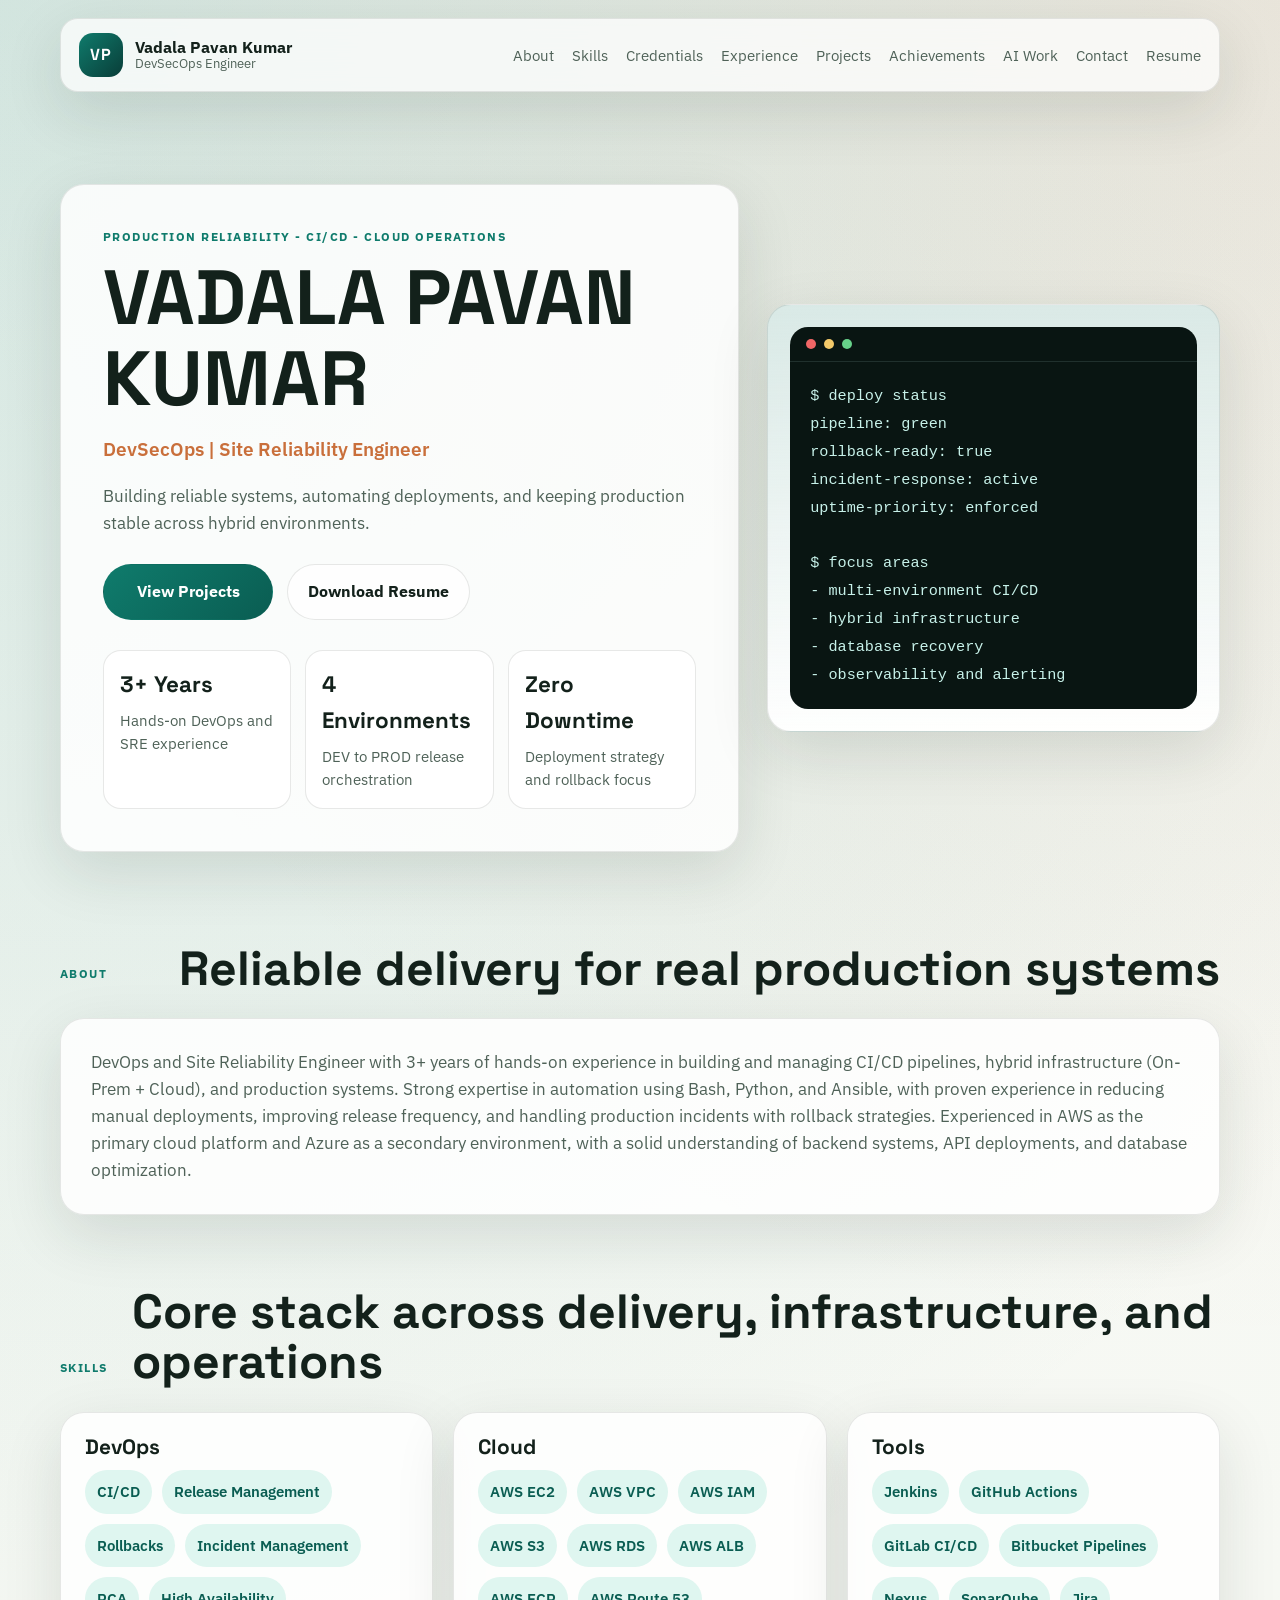
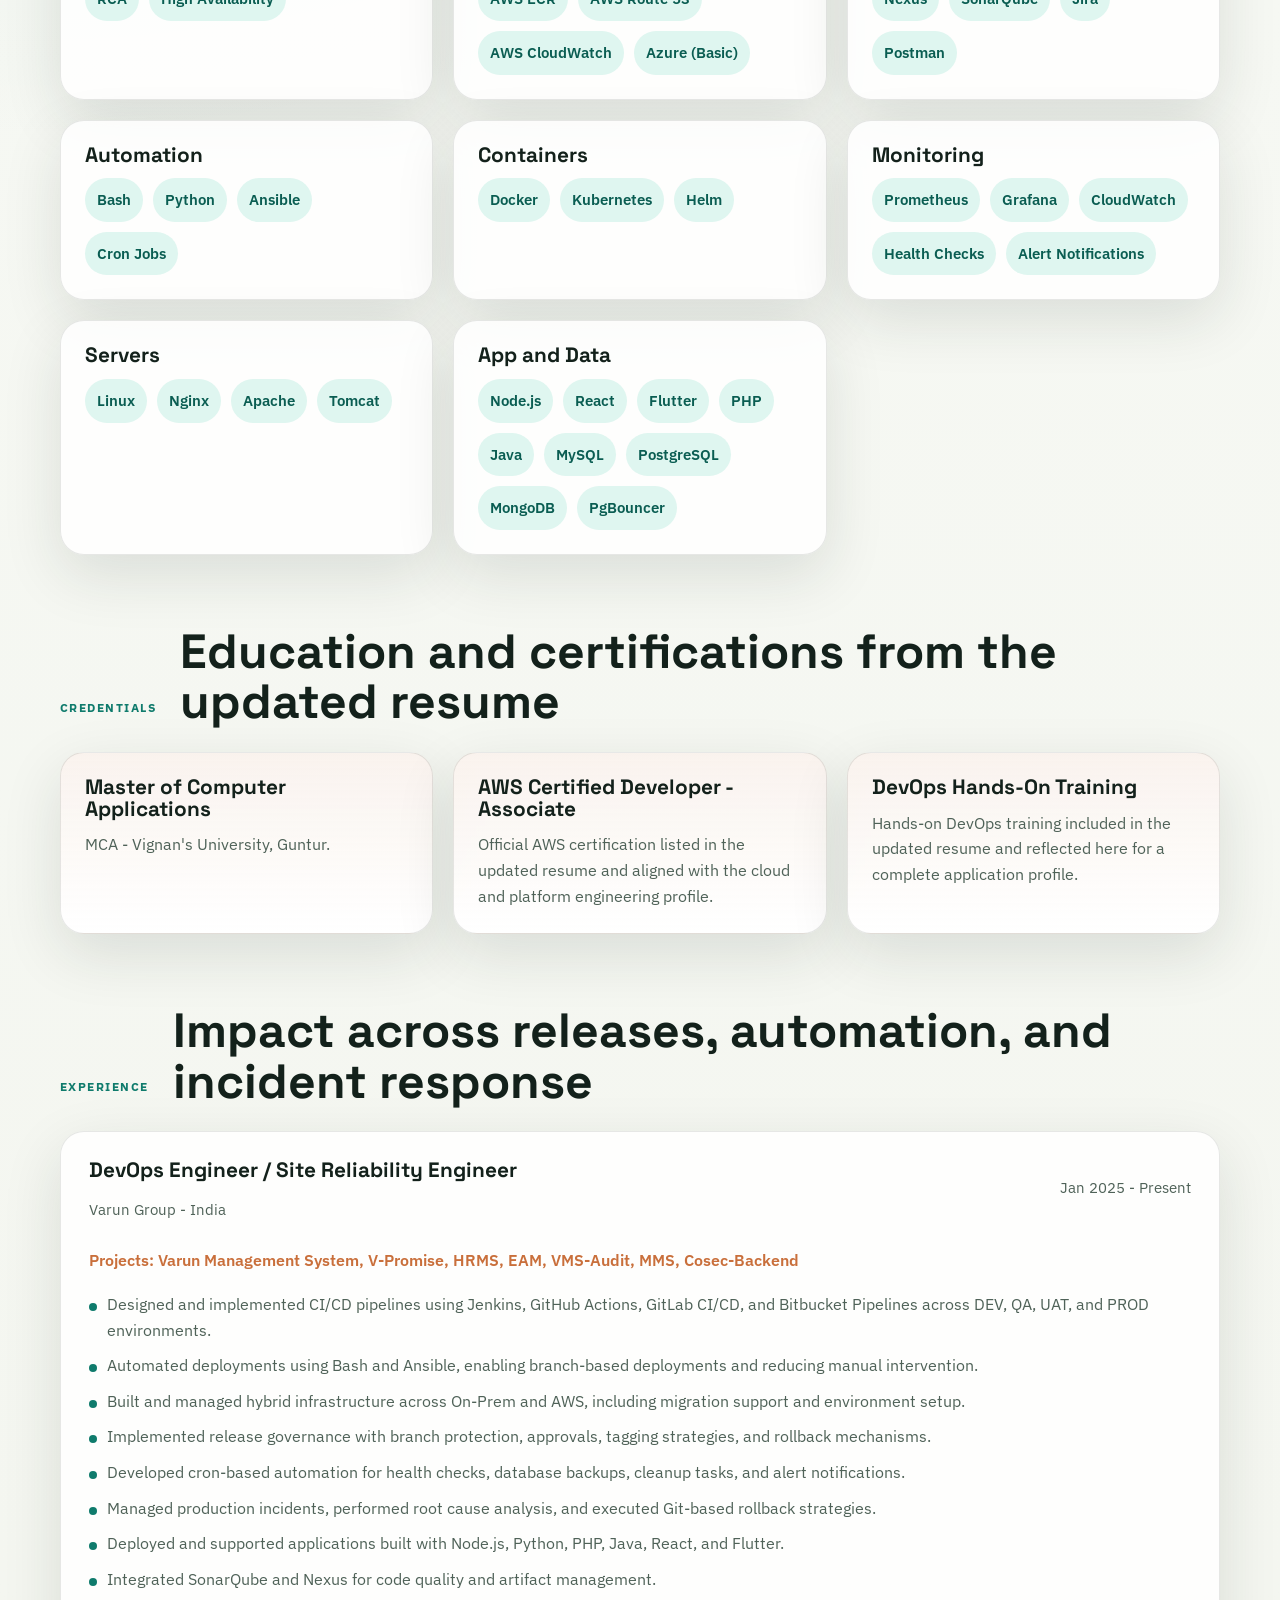
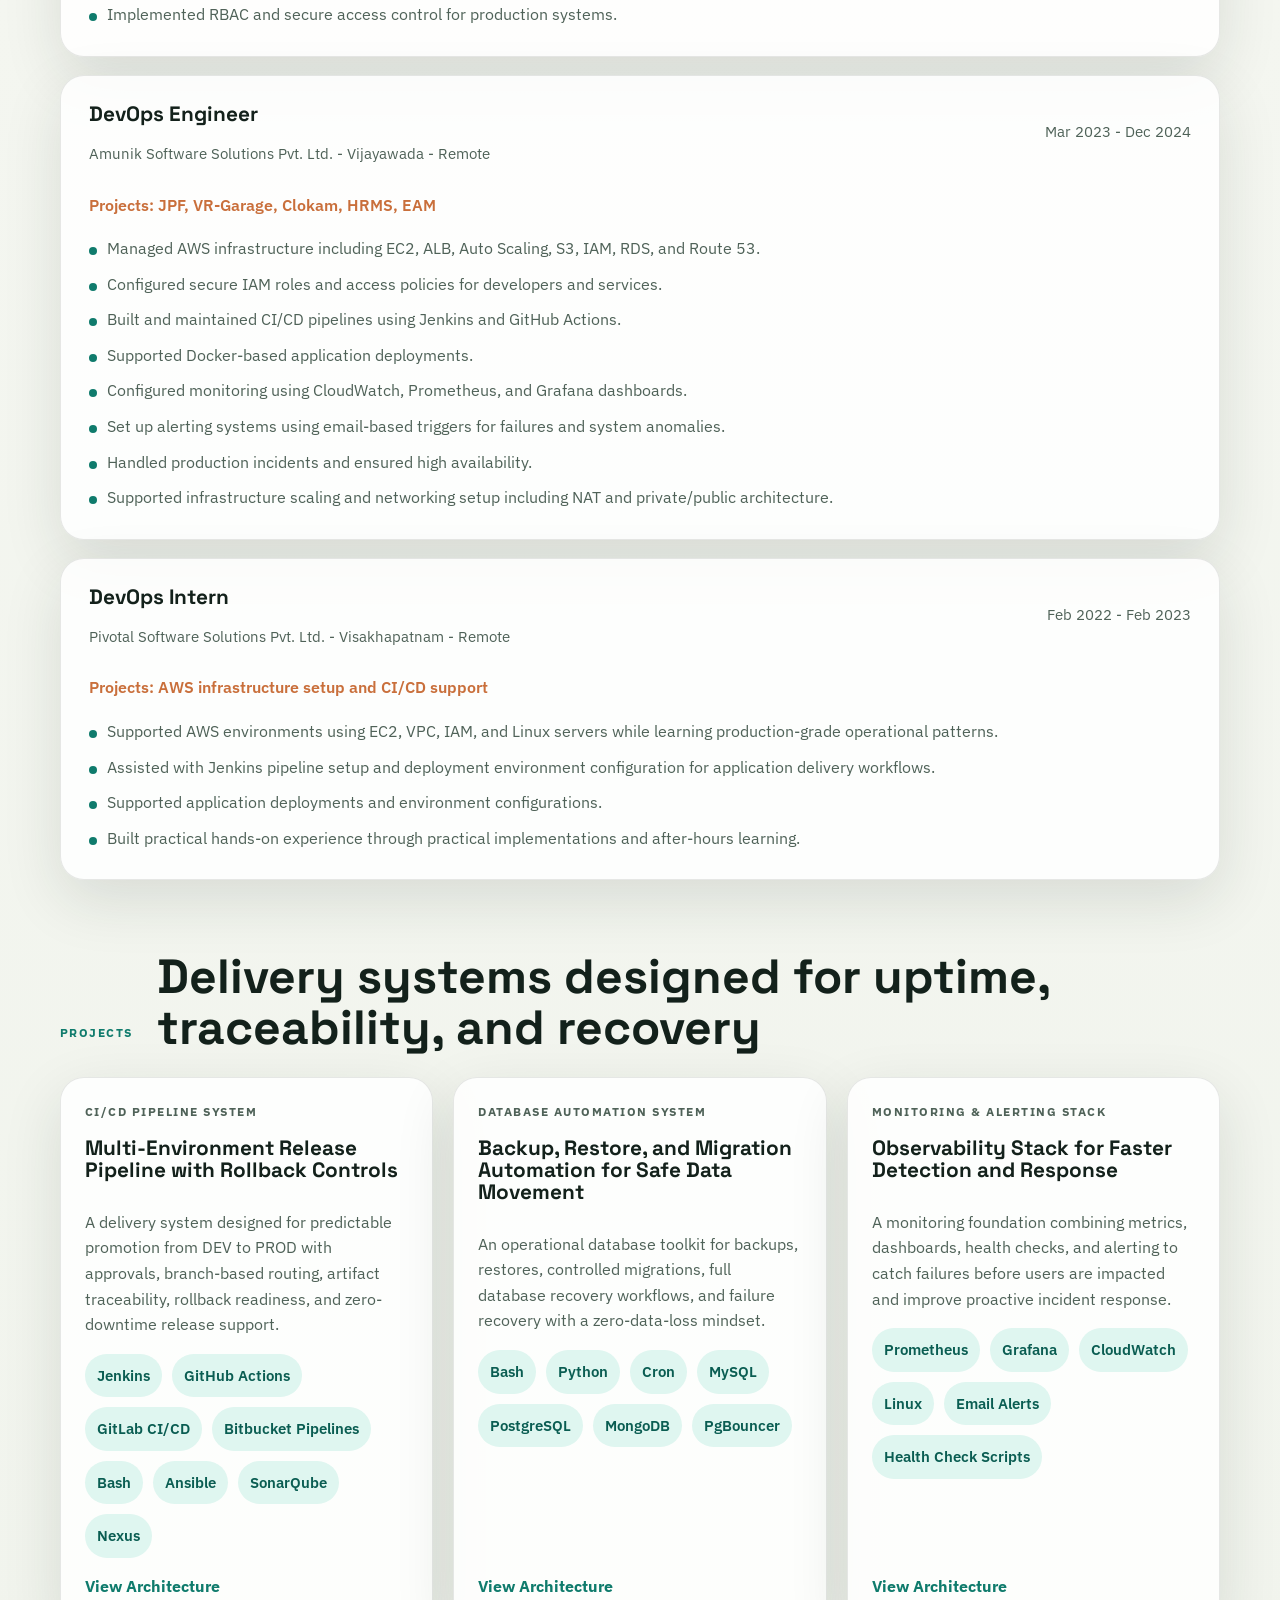
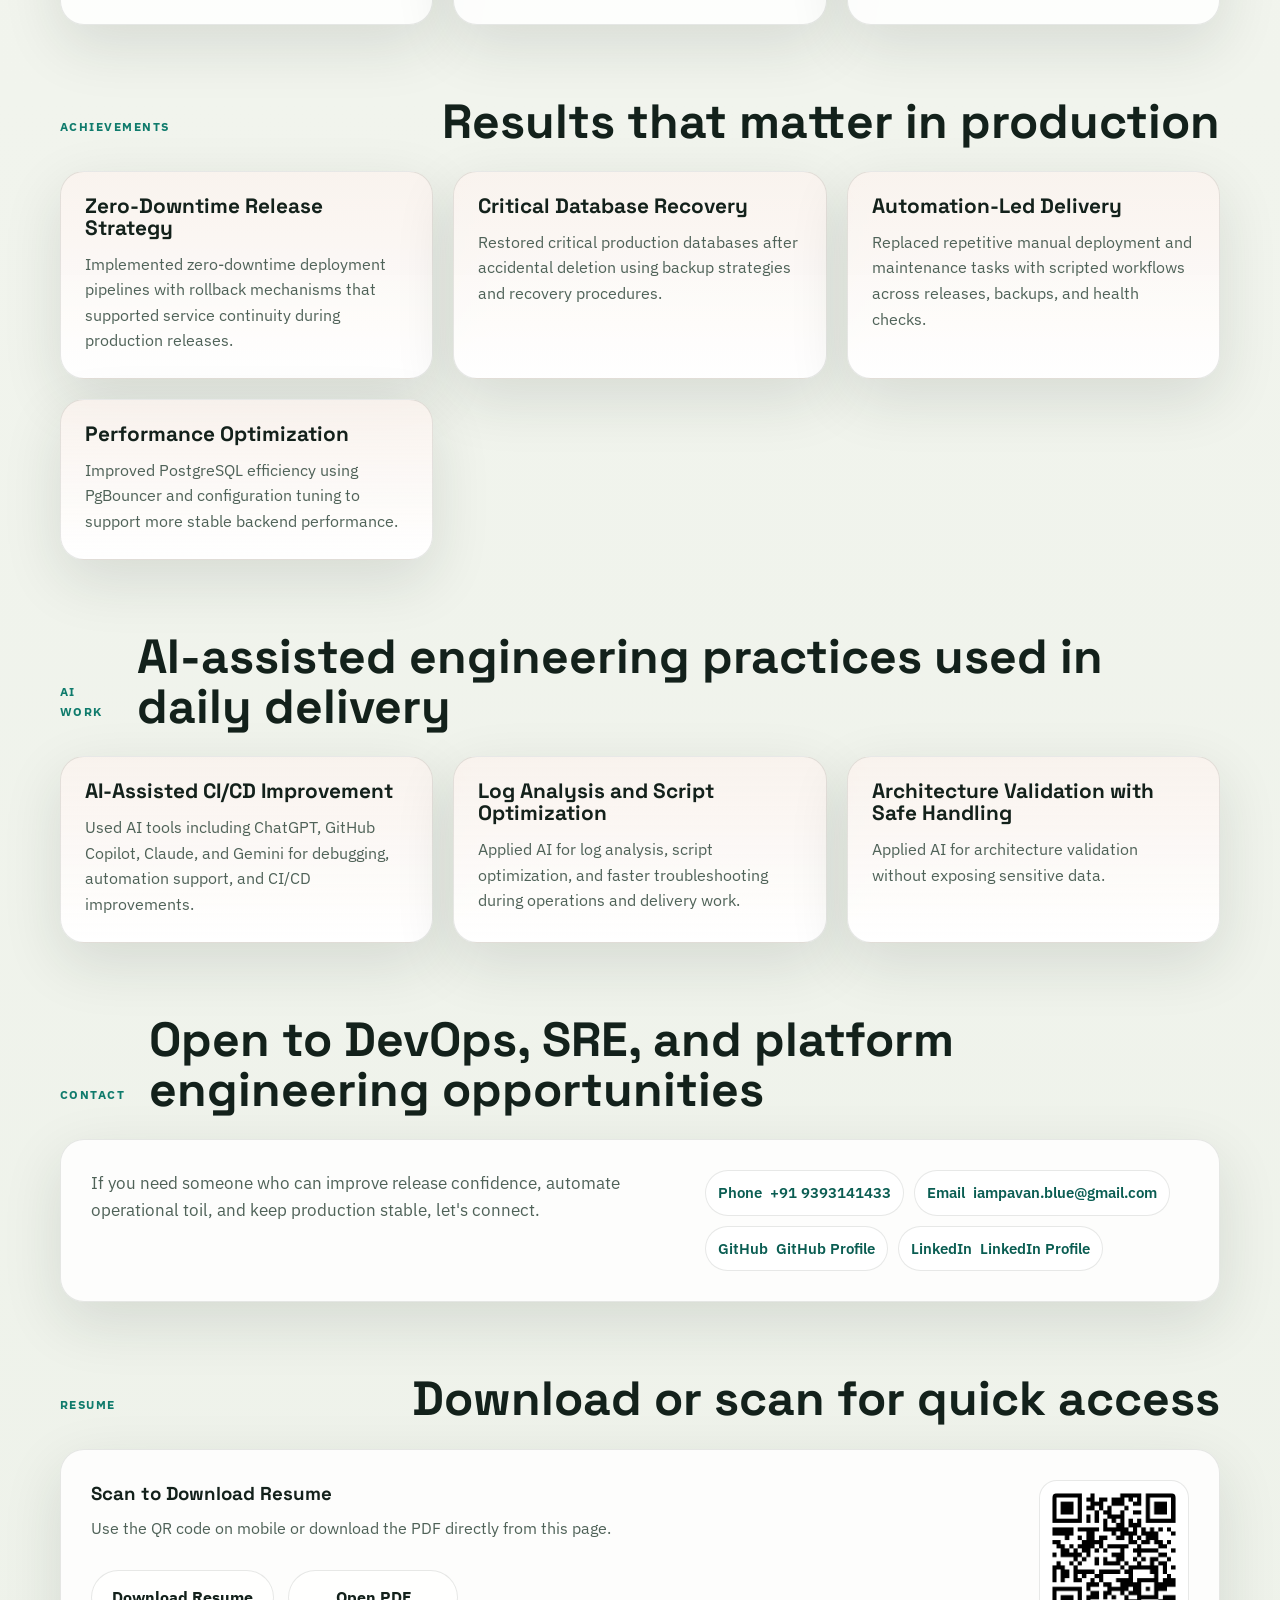
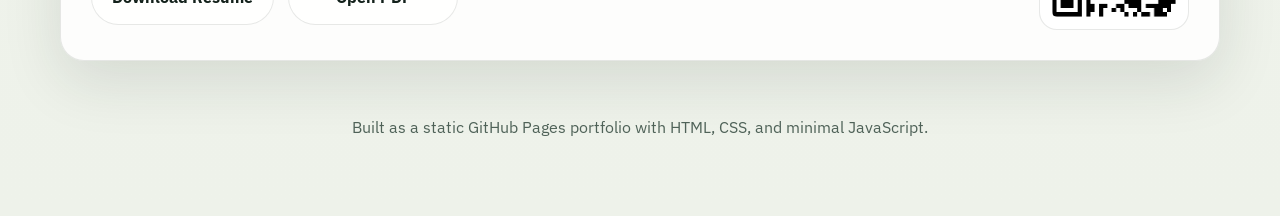
==== index.html @ f5f29011 "Updated the resume gaps and views 02" ====
<!DOCTYPE html>
<html lang="en">
<head>
  <meta charset="UTF-8">
  <meta name="viewport" content="width=device-width, initial-scale=1.0">
  <meta name="description" content="DevSecOps and Site Reliability Engineer portfolio for Vadala Pavan Kumar, focused on CI/CD, automation, cloud infrastructure, and production reliability.">
  <title>Vadala Pavan Kumar | DevSecOps Engineer Portfolio</title>
  <link rel="preconnect" href="https://fonts.googleapis.com">
  <link rel="preconnect" href="https://fonts.gstatic.com" crossorigin>
  <link href="https://fonts.googleapis.com/css2?family=IBM+Plex+Sans:wght@400;500;600;700&family=Space+Grotesk:wght@500;700&display=swap" rel="stylesheet">
  <link rel="stylesheet" href="assets/css/main.css">
</head>
<body>
  <div class="site-shell">
    <header class="topbar">
      <a class="brand" href="#hero">
        <span class="brand-mark">VP</span>
        <span class="brand-copy">
          <strong>Vadala Pavan Kumar</strong>
          <span>DevSecOps Engineer</span>
        </span>
      </a>
      <button class="nav-toggle" type="button" aria-expanded="false" aria-controls="site-nav" aria-label="Toggle navigation">
        <span></span>
        <span></span>
      </button>
      <nav id="site-nav" class="site-nav">
        <a href="#about">About</a>
        <a href="#skills">Skills</a>
        <a href="#credentials">Credentials</a>
        <a href="#experience">Experience</a>
        <a href="#projects">Projects</a>
        <a href="#achievements">Achievements</a>
        <a href="#ai-work">AI Work</a>
        <a href="#contact">Contact</a>
        <a href="#resume">Resume</a>
      </nav>
    </header>

    <main>
      <section id="hero" class="hero section">
        <div class="hero-copy">
          <p class="eyebrow">Production Reliability - CI/CD - Cloud Operations</p>
          <h1 data-field="name">Vadala Pavan Kumar</h1>
          <p class="hero-title" data-field="title">DevSecOps Engineer | Site Reliability Engineer</p>
          <p class="hero-tagline" data-field="tagline">Building reliable systems, automating everything, and ensuring zero-downtime deployments.</p>
          <div class="hero-actions">
            <a class="button primary" href="#projects">View Projects</a>
            <a href="resume.pdf" download class="btn">Download Resume</a>
          </div>
          <dl class="hero-stats" id="hero-stats"></dl>
        </div>
        <aside class="hero-panel">
          <div class="terminal-card">
            <div class="terminal-head">
              <span></span>
              <span></span>
              <span></span>
            </div>
            <pre class="terminal-body"><code>$ deploy status
pipeline: green
rollback-ready: true
incident-response: active
uptime-priority: enforced

$ focus areas
- multi-environment CI/CD
- hybrid infrastructure
- database recovery
- observability and alerting</code></pre>
          </div>
        </aside>
      </section>

      <section id="about" class="section">
        <div class="section-heading">
          <p class="eyebrow">About</p>
          <h2>Reliable delivery for real production systems</h2>
        </div>
        <div class="about-card">
          <p id="about-copy"></p>
        </div>
      </section>

      <section id="skills" class="section">
        <div class="section-heading">
          <p class="eyebrow">Skills</p>
          <h2>Core stack across delivery, infrastructure, and operations</h2>
        </div>
        <div id="skills-grid" class="skill-groups"></div>
      </section>

      <section id="credentials" class="section">
        <div class="section-heading">
          <p class="eyebrow">Credentials</p>
          <h2>Education and certifications from the updated resume</h2>
        </div>
        <div id="credentials-grid" class="achievement-grid"></div>
      </section>

      <section id="experience" class="section">
        <div class="section-heading">
          <p class="eyebrow">Experience</p>
          <h2>Impact across releases, automation, and incident response</h2>
        </div>
        <div id="experience-timeline" class="timeline"></div>
      </section>

      <section id="projects" class="section">
        <div class="section-heading">
          <p class="eyebrow">Projects</p>
          <h2>Delivery systems designed for uptime, traceability, and recovery</h2>
        </div>
        <div id="project-grid" class="project-grid"></div>
      </section>

      <section id="achievements" class="section">
        <div class="section-heading">
          <p class="eyebrow">Achievements</p>
          <h2>Results that matter in production</h2>
        </div>
        <div id="achievement-grid" class="achievement-grid"></div>
      </section>

      <section id="ai-work" class="section">
        <div class="section-heading">
          <p class="eyebrow">AI Work</p>
          <h2>AI-assisted engineering practices used in daily delivery</h2>
        </div>
        <div id="ai-grid" class="achievement-grid"></div>
      </section>

      <section id="contact" class="section">
        <div class="section-heading">
          <p class="eyebrow">Contact</p>
          <h2>Open to DevOps, SRE, and platform engineering opportunities</h2>
        </div>
        <div class="contact-card">
          <div>
            <p class="contact-intro">If you need someone who can improve release confidence, automate operational toil, and keep production stable, let's connect.</p>
          </div>
          <div id="contact-list" class="contact-list"></div>
        </div>
      </section>

      <section id="resume" class="section">
        <div class="section-heading">
          <p class="eyebrow">Resume</p>
          <h2>Download or scan for quick access</h2>
        </div>
        <div class="resume-card">
          <div>
            <h3>Scan to Download Resume</h3>
            <p class="resume-copy">Use the QR code on mobile or download the PDF directly from this page.</p>
            <div class="hero-actions">
              <a href="resume.pdf" download class="btn">Download Resume</a>
              <a class="button secondary" href="resume-viewer.html?v=20260420-1910" target="_blank" rel="noopener noreferrer">Open PDF</a>
            </div>
          </div>
          <img src="assets/images/resume_qr.png" width="150" height="150" alt="QR code for downloading the resume">
        </div>
      </section>
    </main>

    <footer class="footer">
      <p>Built as a static GitHub Pages portfolio with HTML, CSS, and minimal JavaScript.</p>
    </footer>
  </div>

  <script src="assets/js/main.js" defer></script>
</body>
</html>
---- assets/css/main.css ----
:root {
  --bg: #f4f6f0;
  --panel: rgba(255, 255, 255, 0.84);
  --panel-strong: #ffffff;
  --text: #13211b;
  --muted: #4f6258;
  --line: rgba(19, 33, 27, 0.1);
  --accent: #0f7b6c;
  --accent-strong: #0a5d52;
  --accent-soft: #dff6f0;
  --warm: #c96f3b;
  --shadow: 0 20px 60px rgba(26, 42, 33, 0.12);
  --radius: 24px;
  --max-width: 1160px;
}

* {
  box-sizing: border-box;
}

html {
  scroll-behavior: smooth;
}

body {
  margin: 0;
  font-family: "IBM Plex Sans", sans-serif;
  color: var(--text);
  background:
    radial-gradient(circle at top left, rgba(15, 123, 108, 0.16), transparent 26%),
    radial-gradient(circle at top right, rgba(201, 111, 59, 0.12), transparent 20%),
    linear-gradient(180deg, #f8faf6 0%, var(--bg) 48%, #eef2ea 100%);
  line-height: 1.6;
}

img {
  max-width: 100%;
  display: block;
}

a {
  color: inherit;
  text-decoration: none;
}

.site-shell {
  width: min(calc(100% - 32px), var(--max-width));
  margin: 0 auto;
  padding-bottom: 48px;
}

.topbar {
  position: sticky;
  top: 12px;
  z-index: 20;
  display: flex;
  align-items: center;
  justify-content: space-between;
  gap: 24px;
  margin: 18px 0 0;
  padding: 14px 18px;
  border: 1px solid var(--line);
  border-radius: 18px;
  background: rgba(255, 255, 255, 0.72);
  backdrop-filter: blur(16px);
  box-shadow: var(--shadow);
}

.brand {
  display: flex;
  align-items: center;
  gap: 12px;
}

.brand-mark {
  display: inline-flex;
  align-items: center;
  justify-content: center;
  width: 44px;
  height: 44px;
  border-radius: 14px;
  background: linear-gradient(135deg, var(--accent) 0%, #093d38 100%);
  color: #fff;
  font-family: "Space Grotesk", sans-serif;
  font-weight: 700;
  letter-spacing: 0.04em;
}

.brand-copy {
  display: flex;
  flex-direction: column;
  line-height: 1.15;
}

.brand-copy strong {
  font-size: 0.98rem;
}

.brand-copy span:last-child {
  color: var(--muted);
  font-size: 0.84rem;
}

.site-nav {
  display: flex;
  align-items: center;
  gap: 18px;
  font-size: 0.95rem;
  color: var(--muted);
}

.site-nav a:hover,
.site-nav a:focus-visible {
  color: var(--accent);
}

.nav-toggle {
  display: none;
  border: 0;
  background: transparent;
  padding: 0;
}

.nav-toggle span {
  display: block;
  width: 24px;
  height: 2px;
  background: var(--text);
  margin: 5px 0;
}

.section {
  padding: 72px 0 0;
  scroll-margin-top: 110px;
}

.hero {
  display: grid;
  grid-template-columns: 1.2fr 0.8fr;
  gap: 28px;
  align-items: center;
  min-height: calc(100vh - 120px);
}

.hero-copy,
.hero-panel,
.about-card,
.contact-card,
.timeline-item,
.skill-group,
.project-card,
.achievement-card {
  border: 1px solid var(--line);
  border-radius: var(--radius);
  background: var(--panel);
  box-shadow: var(--shadow);
}

.hero-copy {
  padding: 42px;
}

.hero-panel {
  padding: 22px;
  background:
    linear-gradient(180deg, rgba(15, 123, 108, 0.14), rgba(255, 255, 255, 0.76)),
    var(--panel);
}

.eyebrow {
  margin: 0 0 10px;
  color: var(--accent);
  text-transform: uppercase;
  letter-spacing: 0.12em;
  font-size: 0.78rem;
  font-weight: 700;
}

h1,
h2,
h3 {
  margin: 0;
  font-family: "Space Grotesk", sans-serif;
  line-height: 1.05;
}

h1 {
  font-size: clamp(2.6rem, 6vw, 4.8rem);
}

h2 {
  font-size: clamp(1.8rem, 4vw, 3rem);
}

.hero-title {
  margin: 16px 0 0;
  font-size: 1.18rem;
  font-weight: 600;
  color: var(--warm);
}

.hero-tagline {
  margin: 18px 0 0;
  max-width: 640px;
  font-size: 1.05rem;
  color: var(--muted);
}

.hero-actions {
  display: flex;
  flex-wrap: wrap;
  gap: 14px;
  margin-top: 28px;
}

.button {
  display: inline-flex;
  align-items: center;
  justify-content: center;
  min-width: 170px;
  padding: 14px 20px;
  border-radius: 999px;
  border: 1px solid transparent;
  font-weight: 700;
  transition: transform 0.2s ease, border-color 0.2s ease, background 0.2s ease;
}

.button:hover,
.button:focus-visible {
  transform: translateY(-2px);
}

.button.primary {
  background: linear-gradient(135deg, var(--accent) 0%, var(--accent-strong) 100%);
  color: #fff;
}

.button.secondary {
  border-color: var(--line);
  background: rgba(255, 255, 255, 0.7);
}

.btn {
  display: inline-flex;
  align-items: center;
  justify-content: center;
  min-width: 170px;
  padding: 14px 20px;
  border-radius: 999px;
  border: 1px solid var(--line);
  background: rgba(255, 255, 255, 0.7);
  color: var(--text);
  font-weight: 700;
  transition: transform 0.2s ease, border-color 0.2s ease, background 0.2s ease;
}

.btn:hover,
.btn:focus-visible {
  transform: translateY(-2px);
  border-color: rgba(15, 123, 108, 0.3);
}

.hero-stats {
  display: grid;
  grid-template-columns: repeat(3, minmax(0, 1fr));
  gap: 14px;
  margin: 30px 0 0;
}

.hero-stats div {
  padding: 16px;
  border-radius: 18px;
  background: var(--panel-strong);
  border: 1px solid var(--line);
}

.hero-stats dt {
  font-family: "Space Grotesk", sans-serif;
  font-size: 1.4rem;
  font-weight: 700;
}

.hero-stats dd {
  margin: 6px 0 0;
  color: var(--muted);
  font-size: 0.92rem;
}

.terminal-card {
  overflow: hidden;
  border-radius: 18px;
  background: #091512;
  color: #c7f1e9;
}

.terminal-head {
  display: flex;
  gap: 8px;
  padding: 12px 16px;
  border-bottom: 1px solid rgba(199, 241, 233, 0.12);
}

.terminal-head span {
  width: 10px;
  height: 10px;
  border-radius: 999px;
}

.terminal-head span:nth-child(1) {
  background: #f06666;
}

.terminal-head span:nth-child(2) {
  background: #f3c969;
}

.terminal-head span:nth-child(3) {
  background: #67d28a;
}

.terminal-body {
  margin: 0;
  padding: 20px;
  white-space: pre-wrap;
  font-family: "IBM Plex Sans", monospace;
  font-size: 0.95rem;
  line-height: 1.7;
}

.section-heading {
  display: flex;
  align-items: end;
  justify-content: space-between;
  gap: 24px;
  margin-bottom: 24px;
}

.about-card,
.contact-card {
  padding: 30px;
}

.about-card p,
.contact-intro {
  margin: 0;
  font-size: 1.05rem;
  color: var(--muted);
}

.skill-groups,
.project-grid,
.achievement-grid {
  display: grid;
  grid-template-columns: repeat(3, minmax(0, 1fr));
  gap: 20px;
}

.skill-group,
.project-card,
.achievement-card {
  padding: 24px;
}

.skill-group h3,
.project-card h3,
.achievement-card h3,
.timeline-header h3 {
  font-size: 1.3rem;
  margin-bottom: 12px;
}

.chip-list,
.project-tools,
.contact-list {
  display: flex;
  flex-wrap: wrap;
  gap: 10px;
}

.chip,
.project-tools span,
.contact-item {
  display: inline-flex;
  align-items: center;
  gap: 8px;
  padding: 10px 12px;
  border-radius: 999px;
  background: var(--accent-soft);
  color: var(--accent-strong);
  font-size: 0.92rem;
  font-weight: 600;
}

.timeline {
  display: grid;
  gap: 18px;
}

.timeline-item {
  padding: 28px;
}

.timeline-header {
  display: flex;
  align-items: start;
  justify-content: space-between;
  gap: 20px;
}

.timeline-meta {
  color: var(--muted);
  font-size: 0.95rem;
}

.timeline-projects {
  margin: 12px 0 0;
  color: var(--warm);
  font-weight: 600;
}

.impact-list,
.project-body ul,
.contact-list {
  margin: 18px 0 0;
  padding: 0;
  list-style: none;
}

.impact-list li,
.project-body li {
  position: relative;
  padding-left: 18px;
  margin-top: 10px;
  color: var(--muted);
}

.impact-list li::before,
.project-body li::before {
  content: "";
  position: absolute;
  left: 0;
  top: 11px;
  width: 8px;
  height: 8px;
  border-radius: 999px;
  background: var(--accent);
}

.project-card {
  display: flex;
  flex-direction: column;
  gap: 16px;
  transition: transform 0.25s ease, box-shadow 0.25s ease, border-color 0.25s ease;
}

.project-card:hover,
.project-card:focus-within {
  transform: translateY(-6px);
  border-color: rgba(15, 123, 108, 0.26);
  box-shadow: 0 26px 64px rgba(15, 123, 108, 0.16);
}

.project-card p,
.achievement-card p {
  margin: 0;
  color: var(--muted);
}

.project-card .button-link {
  display: inline-flex;
  align-items: center;
  gap: 8px;
  margin-top: auto;
  color: var(--accent);
  font-weight: 700;
}

.achievement-card {
  background:
    linear-gradient(180deg, rgba(201, 111, 59, 0.08), rgba(255, 255, 255, 0.88)),
    var(--panel);
}

.contact-card {
  display: grid;
  grid-template-columns: 1.1fr 0.9fr;
  gap: 22px;
}

.resume-card {
  display: grid;
  grid-template-columns: 1.1fr auto;
  align-items: center;
  gap: 24px;
  padding: 30px;
  border: 1px solid var(--line);
  border-radius: var(--radius);
  background: var(--panel);
  box-shadow: var(--shadow);
}

.resume-card img {
  border-radius: 18px;
  border: 1px solid var(--line);
  background: #fff;
  padding: 12px;
}

.resume-copy {
  margin: 12px 0 0;
  color: var(--muted);
}

.contact-list {
  margin: 0;
}

.contact-item {
  background: var(--panel-strong);
  border: 1px solid var(--line);
}

.footer {
  padding: 38px 0 12px;
  color: var(--muted);
  text-align: center;
}

.project-hero {
  padding-top: 42px;
  min-height: auto;
}

.project-layout {
  display: grid;
  grid-template-columns: 1.1fr 0.9fr;
  gap: 24px;
}

.project-body,
.project-side {
  padding: 28px;
  border: 1px solid var(--line);
  border-radius: var(--radius);
  background: var(--panel);
  box-shadow: var(--shadow);
}

.project-side dl {
  margin: 0;
}

.project-side dt {
  font-size: 0.84rem;
  text-transform: uppercase;
  letter-spacing: 0.08em;
  color: var(--accent);
  font-weight: 700;
  margin-top: 18px;
}

.project-side dt:first-child {
  margin-top: 0;
}

.project-side dd {
  margin: 8px 0 0;
  color: var(--muted);
}

.architecture {
  margin-top: 18px;
  padding: 18px;
  border-radius: 18px;
  background: #091512;
  color: #d3f6f0;
  overflow-x: auto;
}

.architecture code {
  font-family: "IBM Plex Sans", monospace;
  white-space: pre;
}

@media (max-width: 980px) {
  .hero,
  .project-layout,
  .contact-card,
  .resume-card,
  .skill-groups,
  .project-grid,
  .achievement-grid {
    grid-template-columns: 1fr;
  }

  .hero {
    min-height: auto;
    padding-top: 48px;
  }

  .hero-copy {
    padding: 30px;
  }
}

@media (max-width: 760px) {
  .site-shell {
    width: min(calc(100% - 20px), var(--max-width));
  }

  .topbar {
    flex-wrap: wrap;
  }

  .nav-toggle {
    display: inline-block;
    margin-left: auto;
  }

  .site-nav {
    display: none;
    width: 100%;
    flex-direction: column;
    align-items: flex-start;
    padding-top: 8px;
  }

  .site-nav.open {
    display: flex;
  }

  .hero-stats {
    grid-template-columns: 1fr;
  }

  .section {
    padding-top: 56px;
  }

  .section-heading {
    align-items: start;
    flex-direction: column;
  }
}
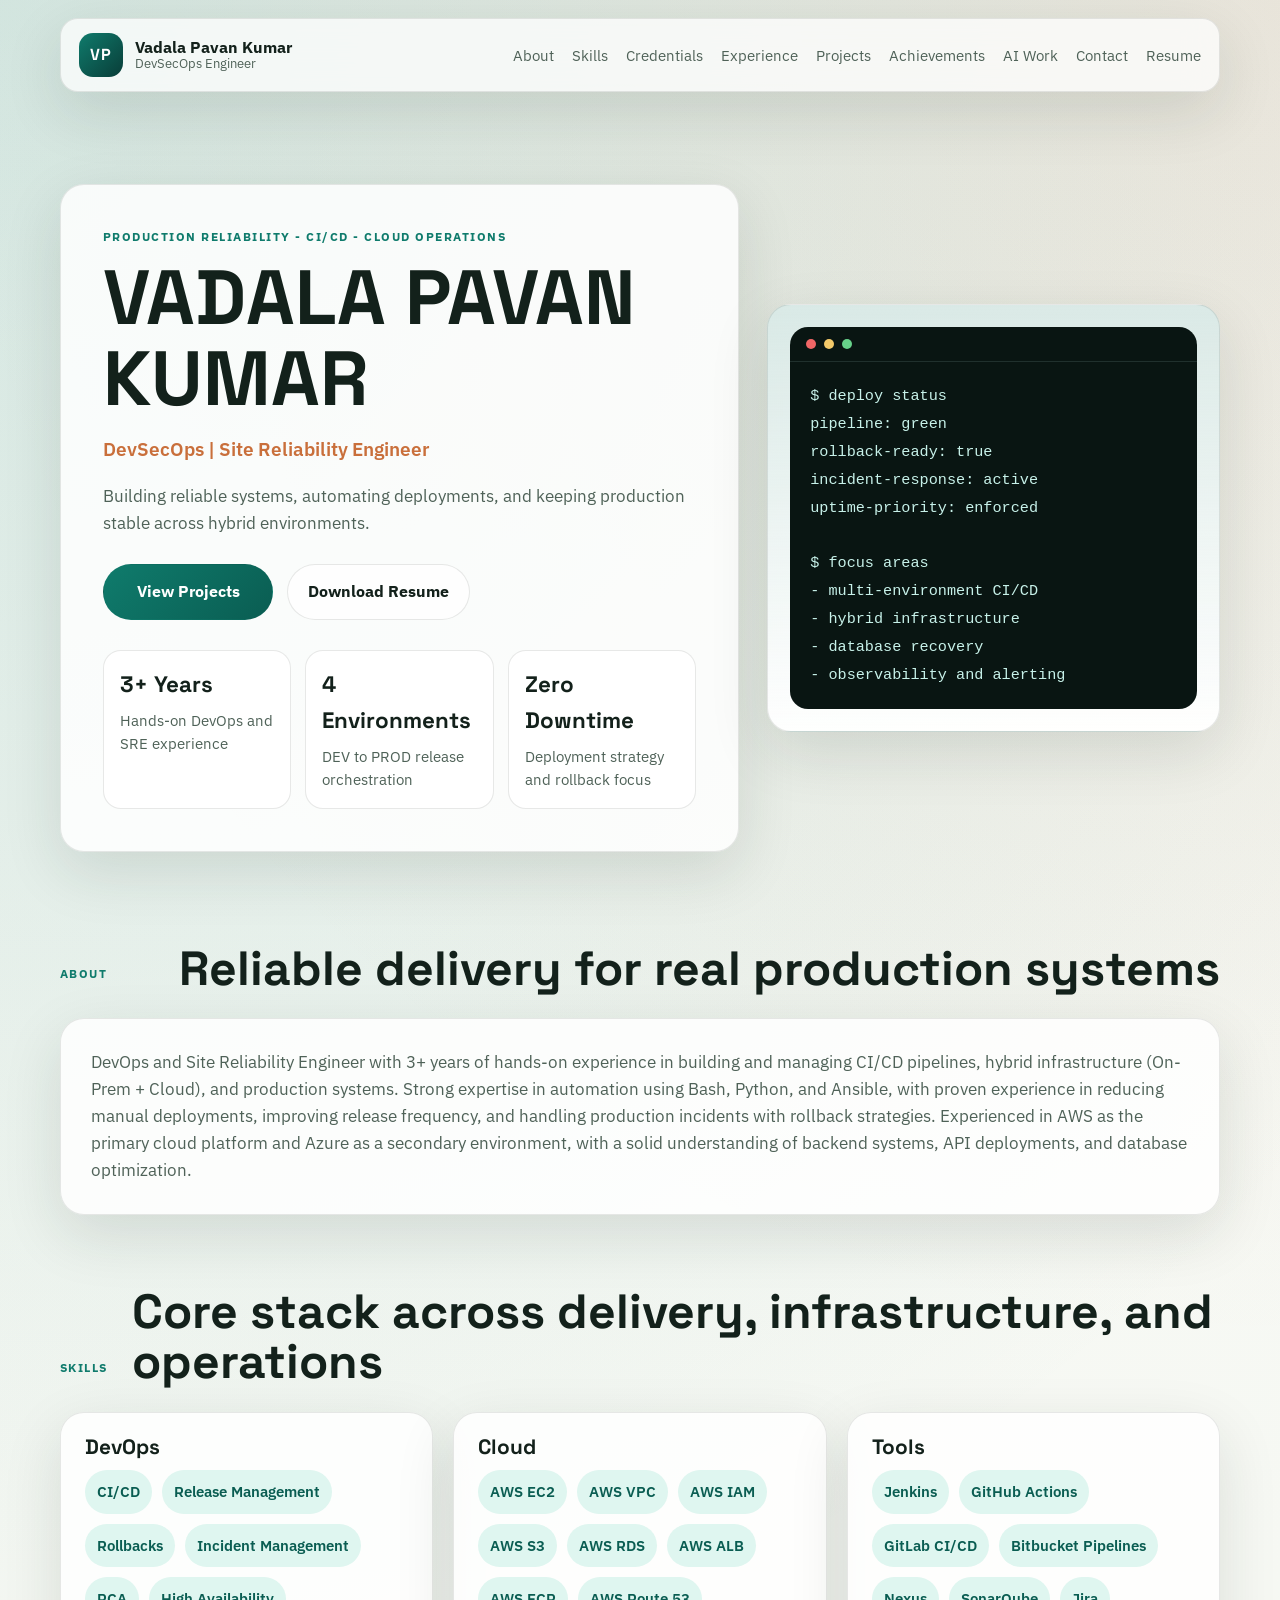
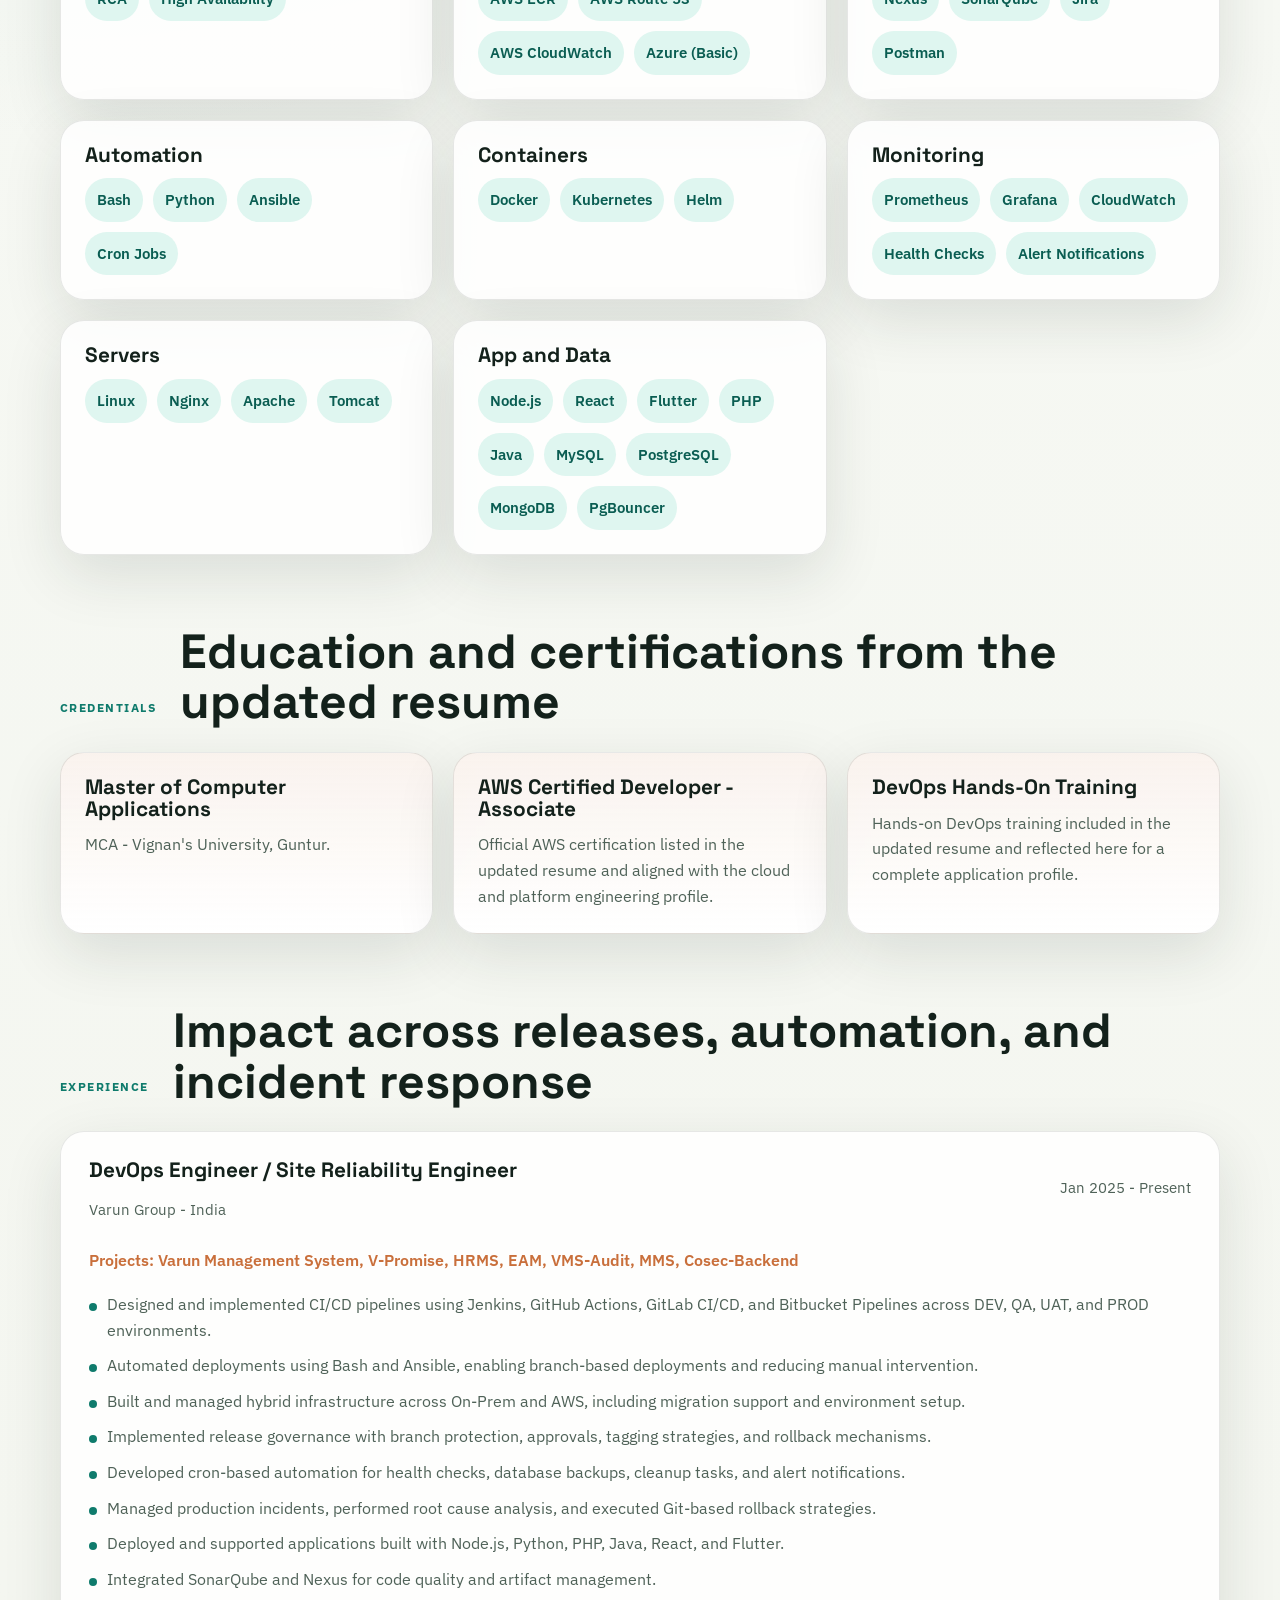
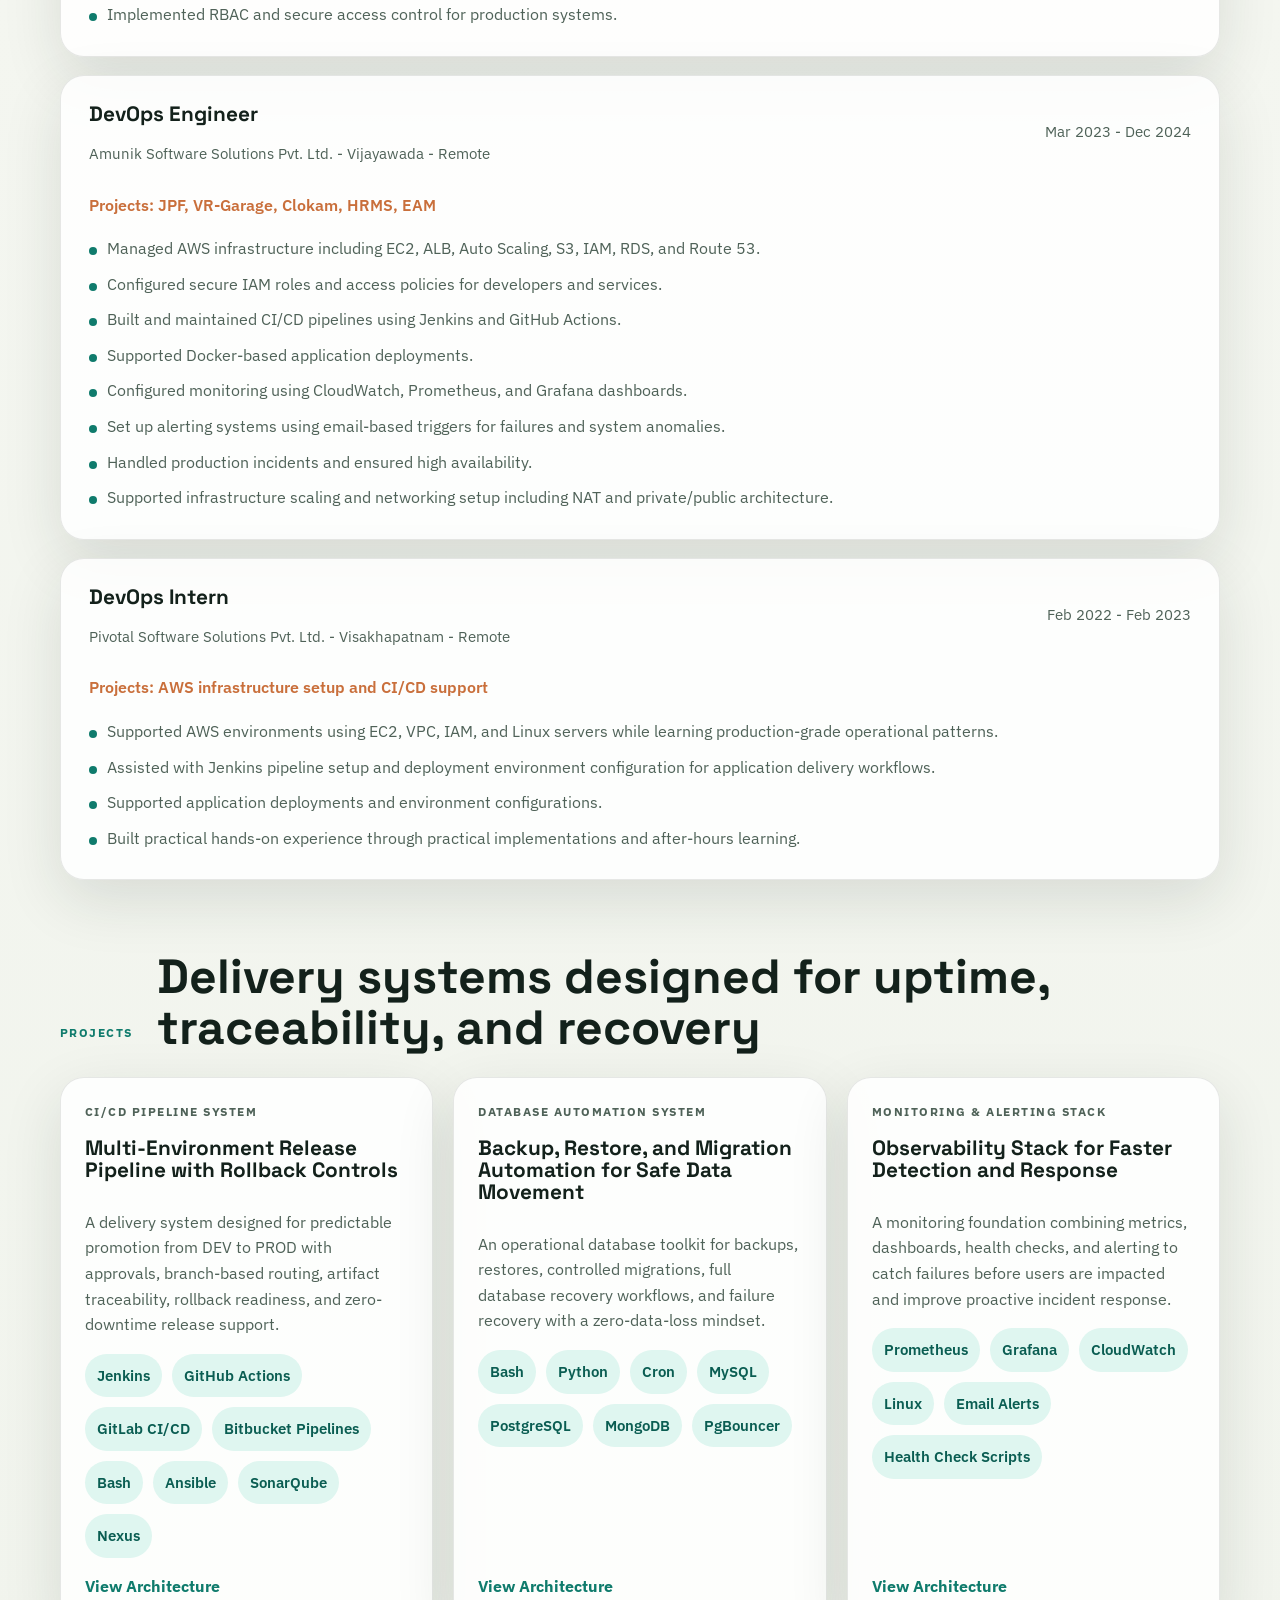
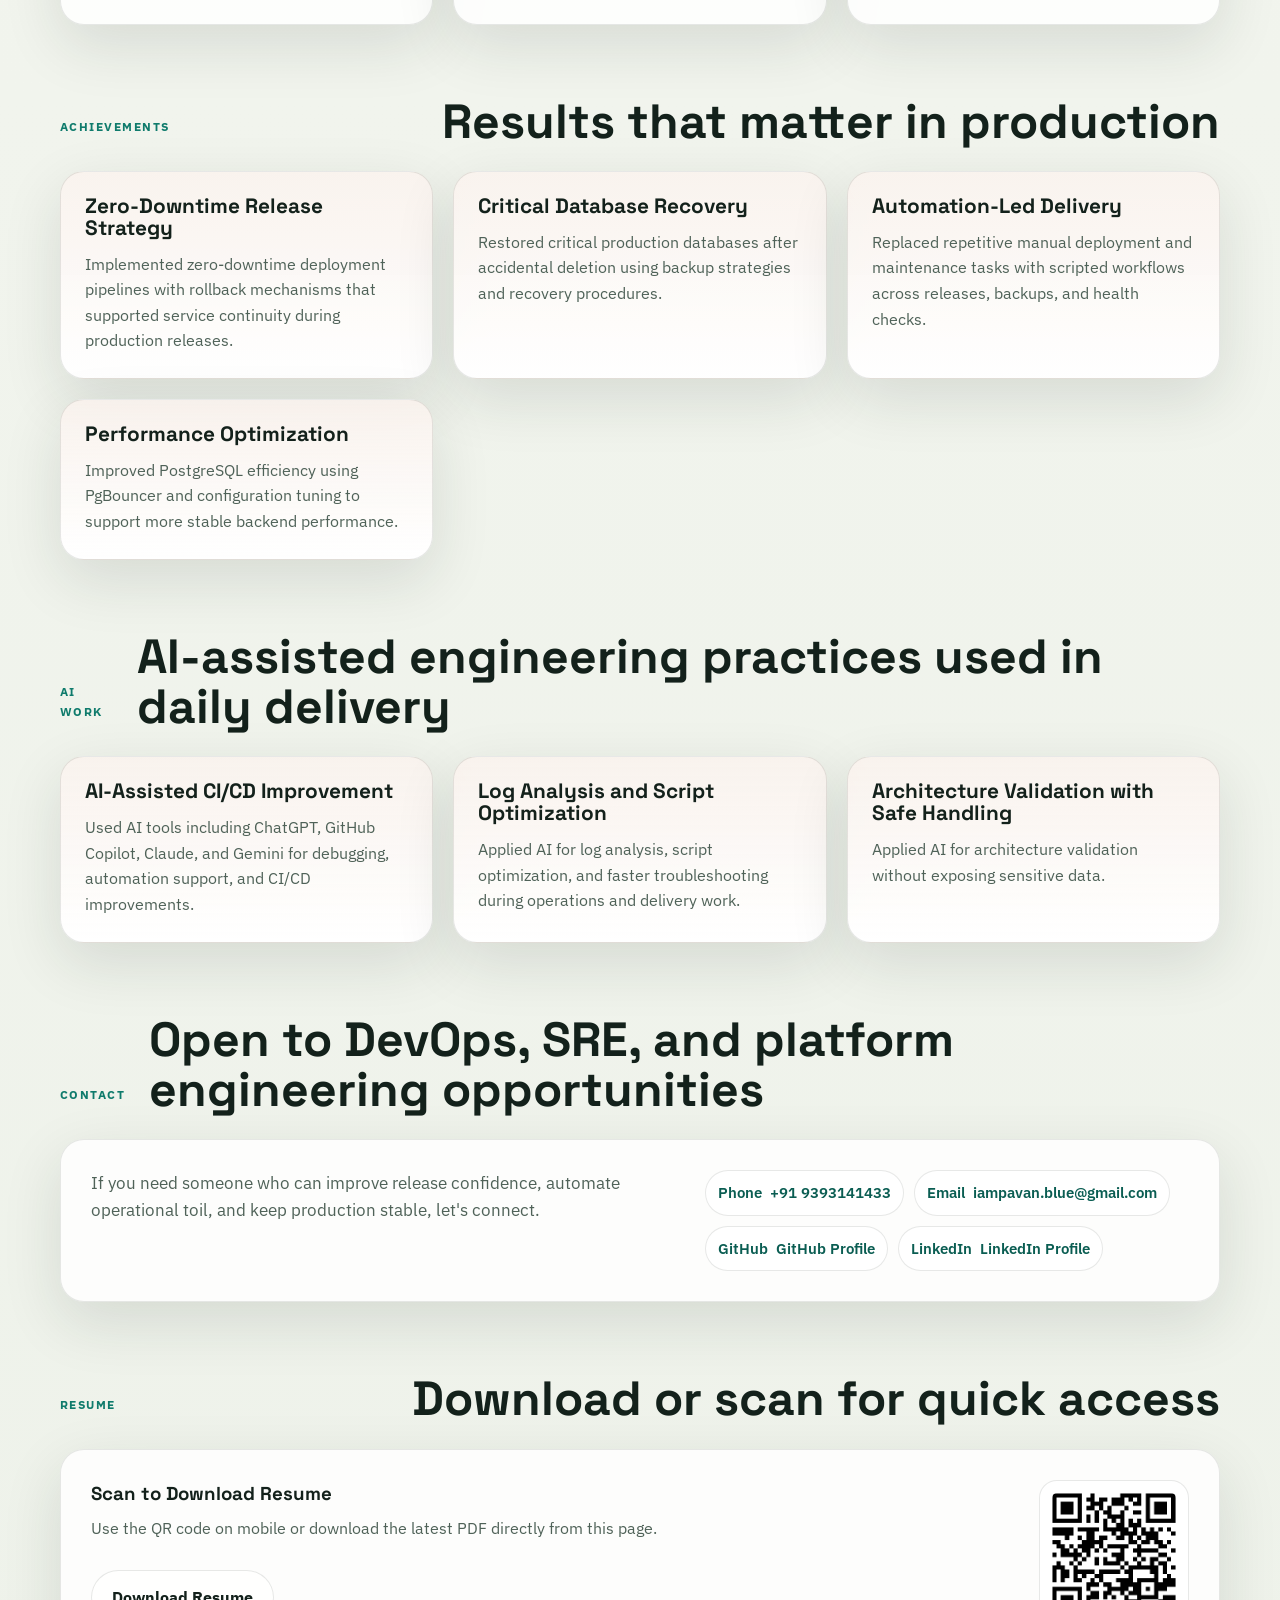
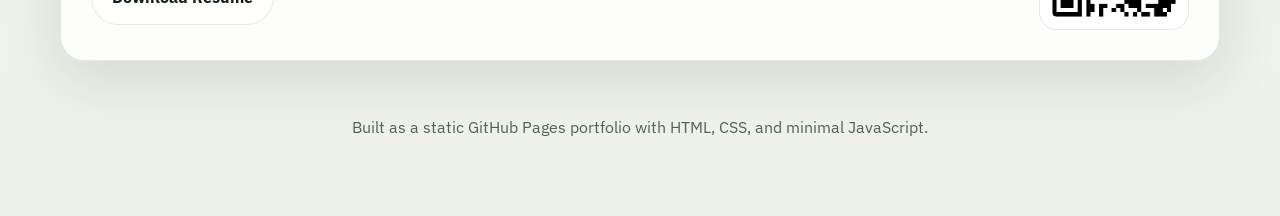
==== commit ff1c88f3: "Updated the resume gaps and views 05" ====
--- a/index.html
+++ b/index.html
@@ -46,7 +46,7 @@
           <p class="hero-tagline" data-field="tagline">Building reliable systems, automating everything, and ensuring zero-downtime deployments.</p>
           <div class="hero-actions">
             <a class="button primary" href="#projects">View Projects</a>
-            <a href="resume.pdf" download class="btn">Download Resume</a>
+            <a href="resume-20260420.pdf" download class="btn">Download Resume</a>
           </div>
           <dl class="hero-stats" id="hero-stats"></dl>
         </div>
@@ -151,10 +151,9 @@
         <div class="resume-card">
           <div>
             <h3>Scan to Download Resume</h3>
-            <p class="resume-copy">Use the QR code on mobile or download the PDF directly from this page.</p>
+            <p class="resume-copy">Use the QR code on mobile or download the latest PDF directly from this page.</p>
             <div class="hero-actions">
-              <a href="resume.pdf" download class="btn">Download Resume</a>
-              <a class="button secondary" href="resume-viewer.html?v=20260420-1910" target="_blank" rel="noopener noreferrer">Open PDF</a>
+              <a href="resume-20260420.pdf" download class="btn">Download Resume</a>
             </div>
           </div>
           <img src="assets/images/resume_qr.png" width="150" height="150" alt="QR code for downloading the resume">
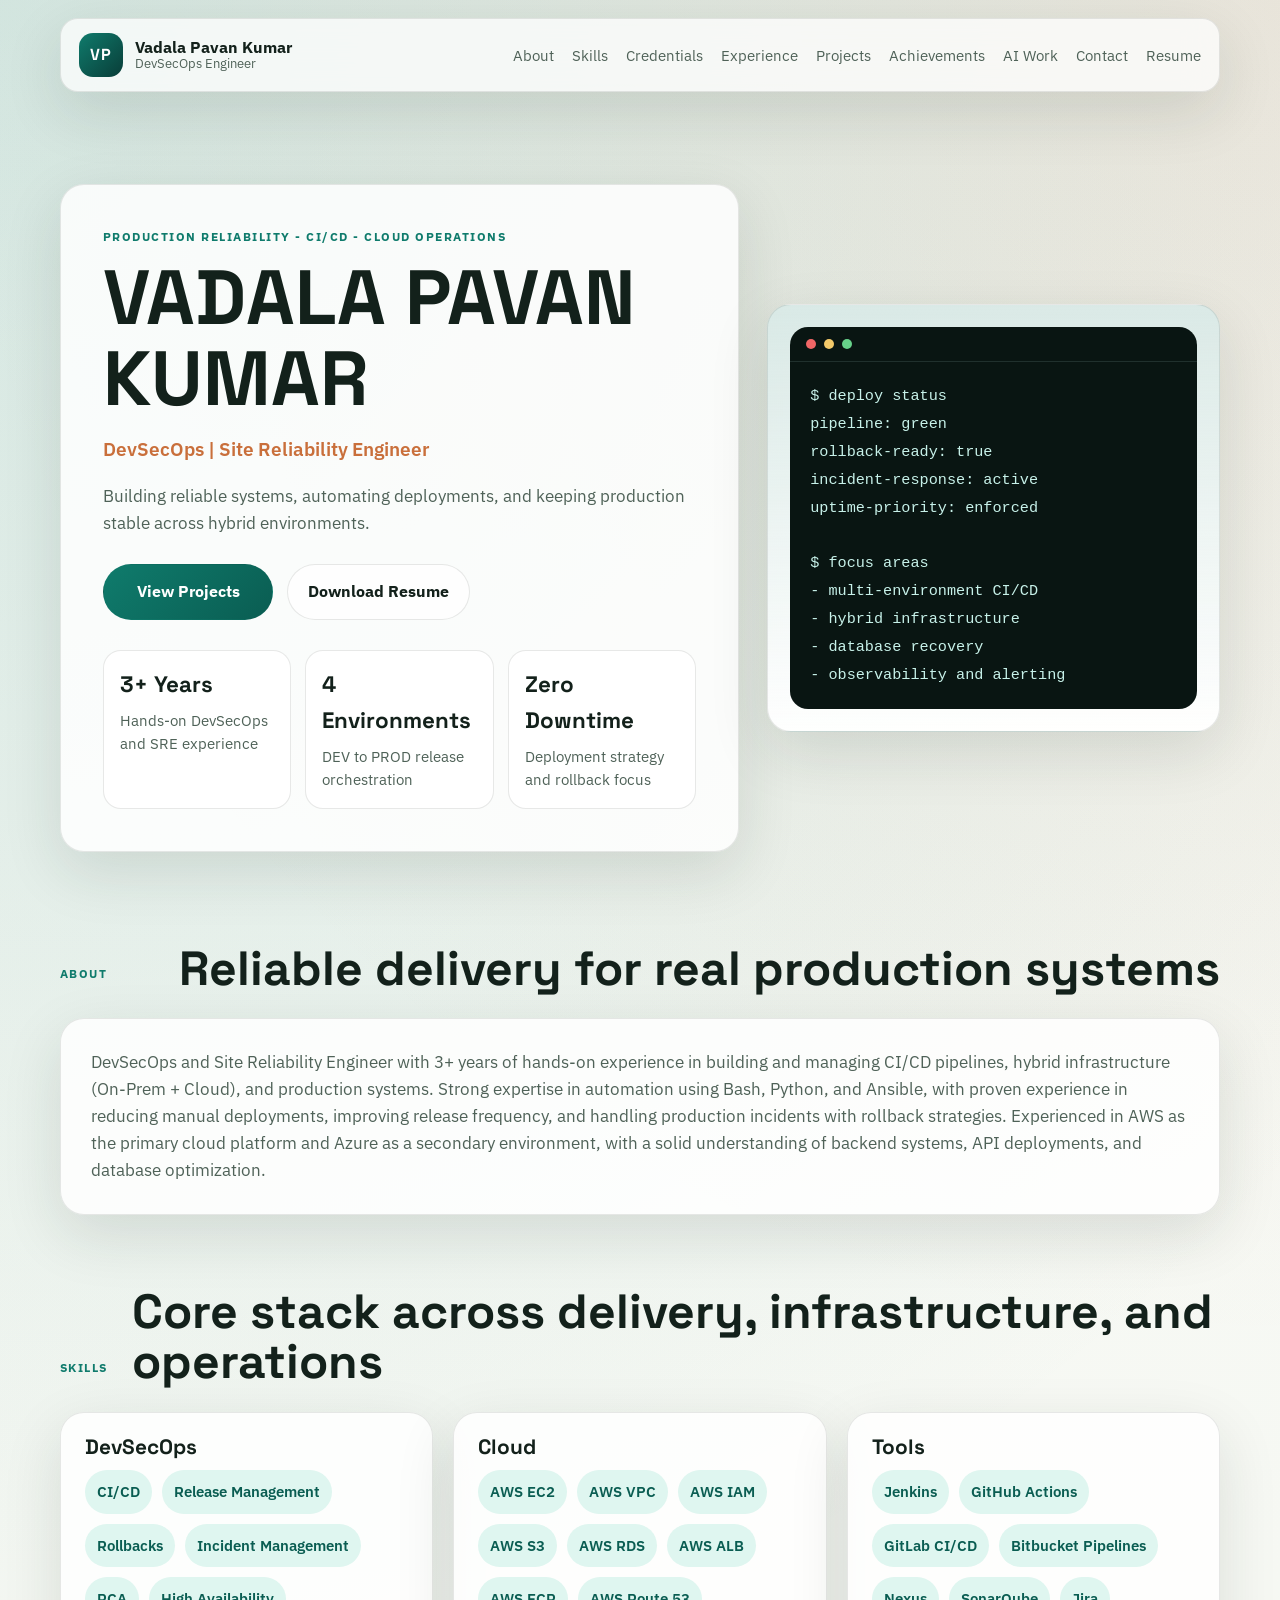
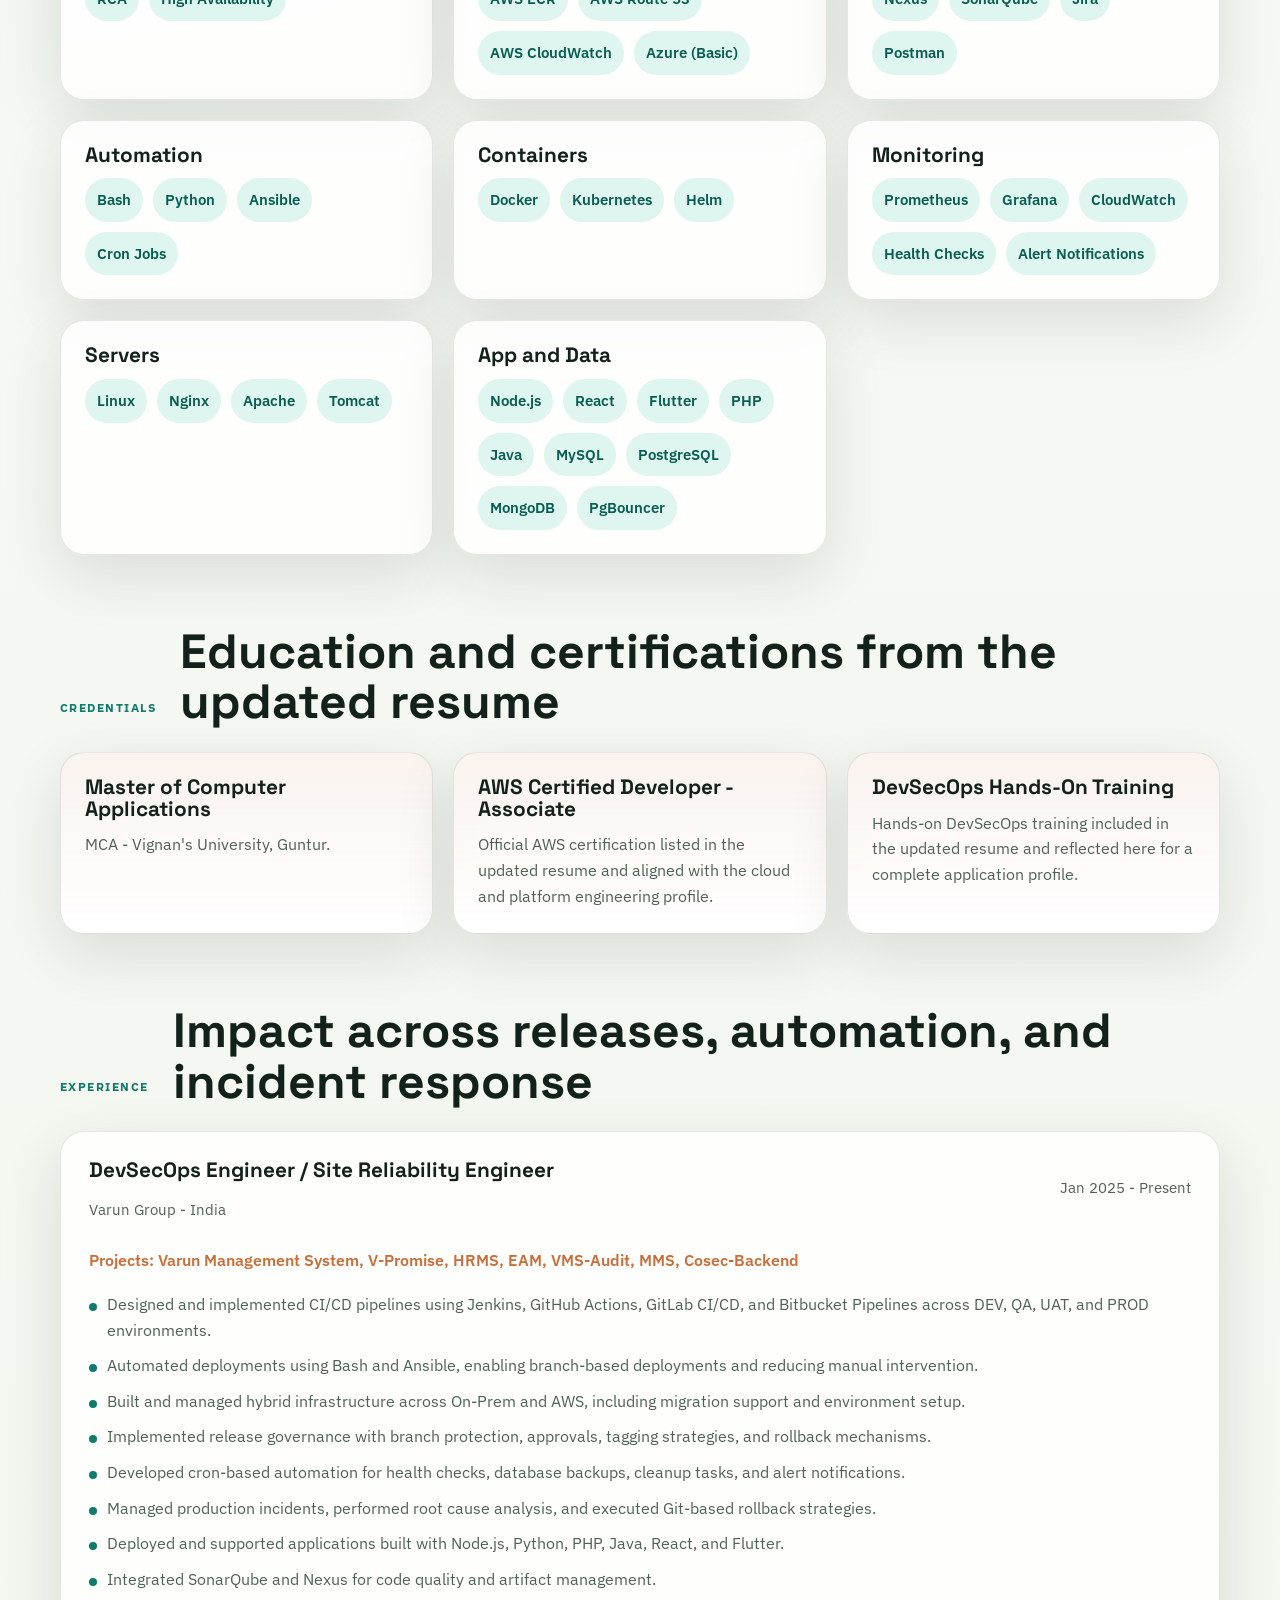
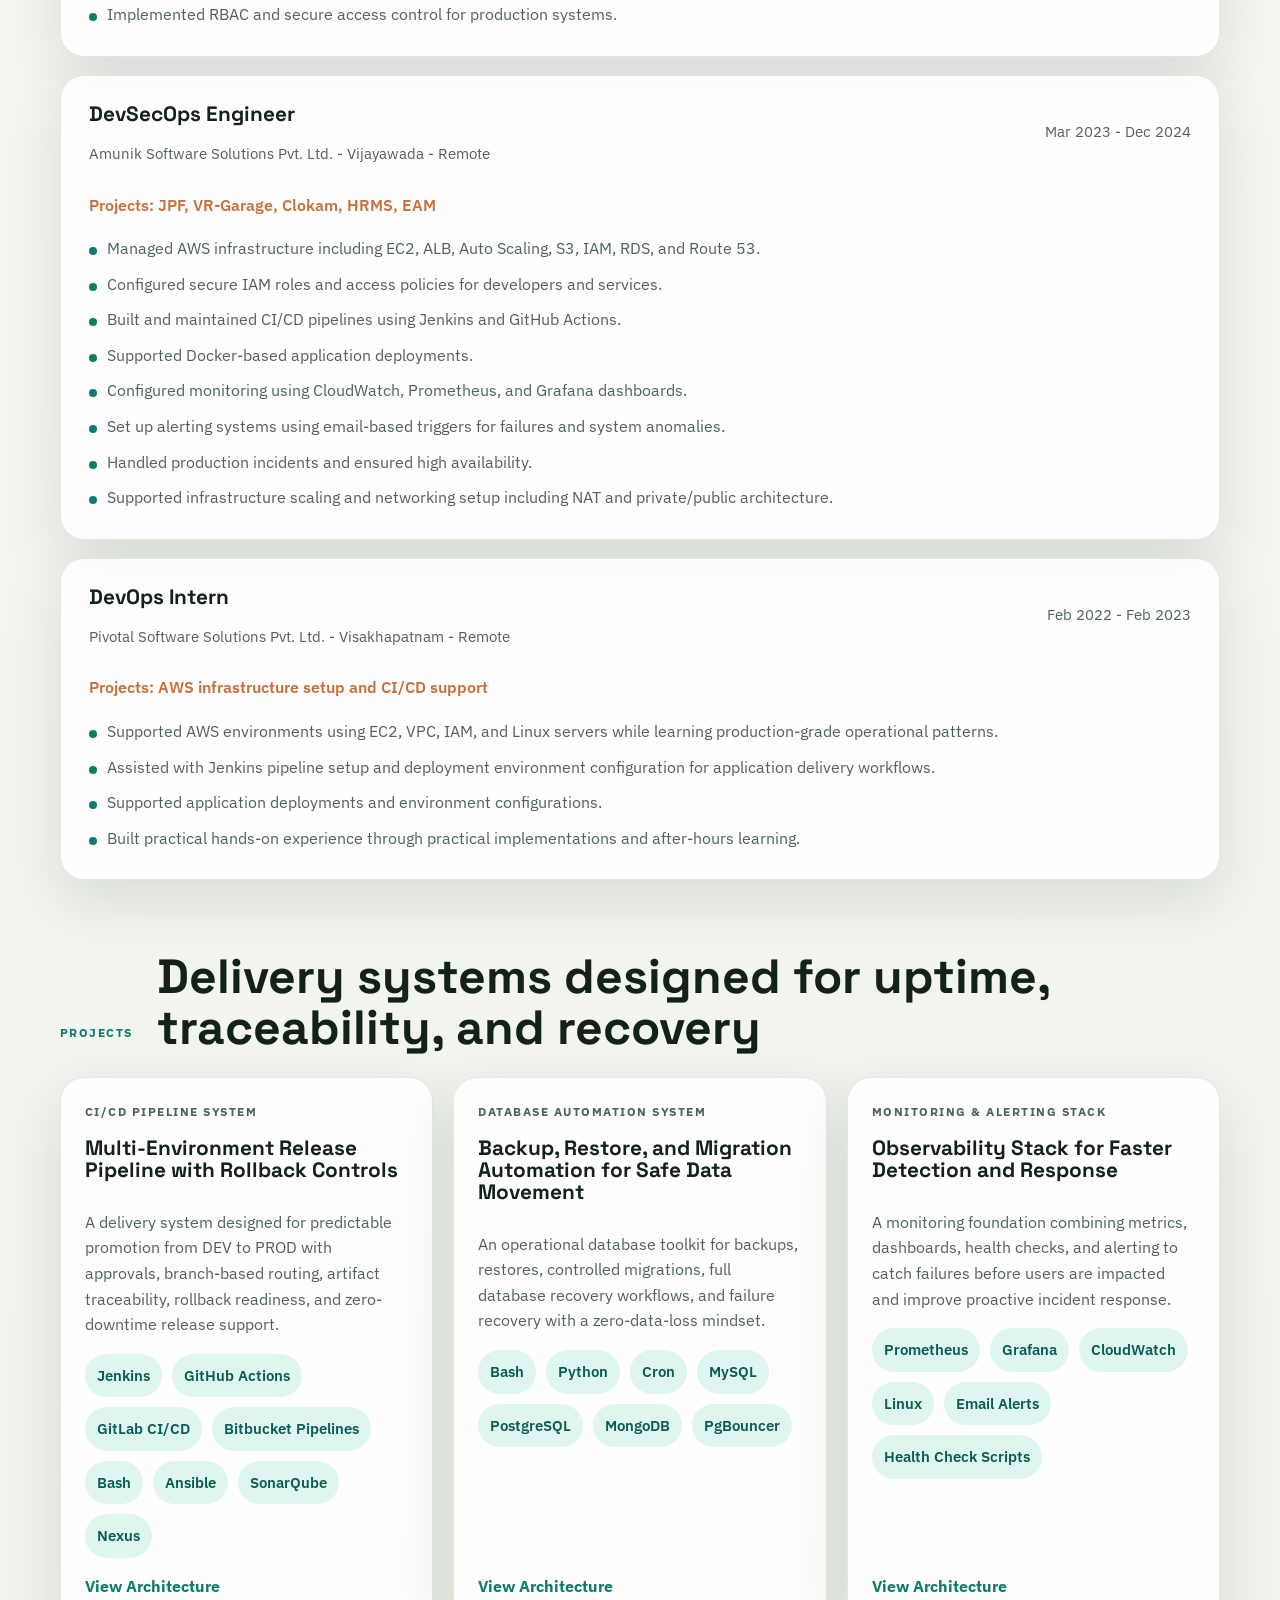
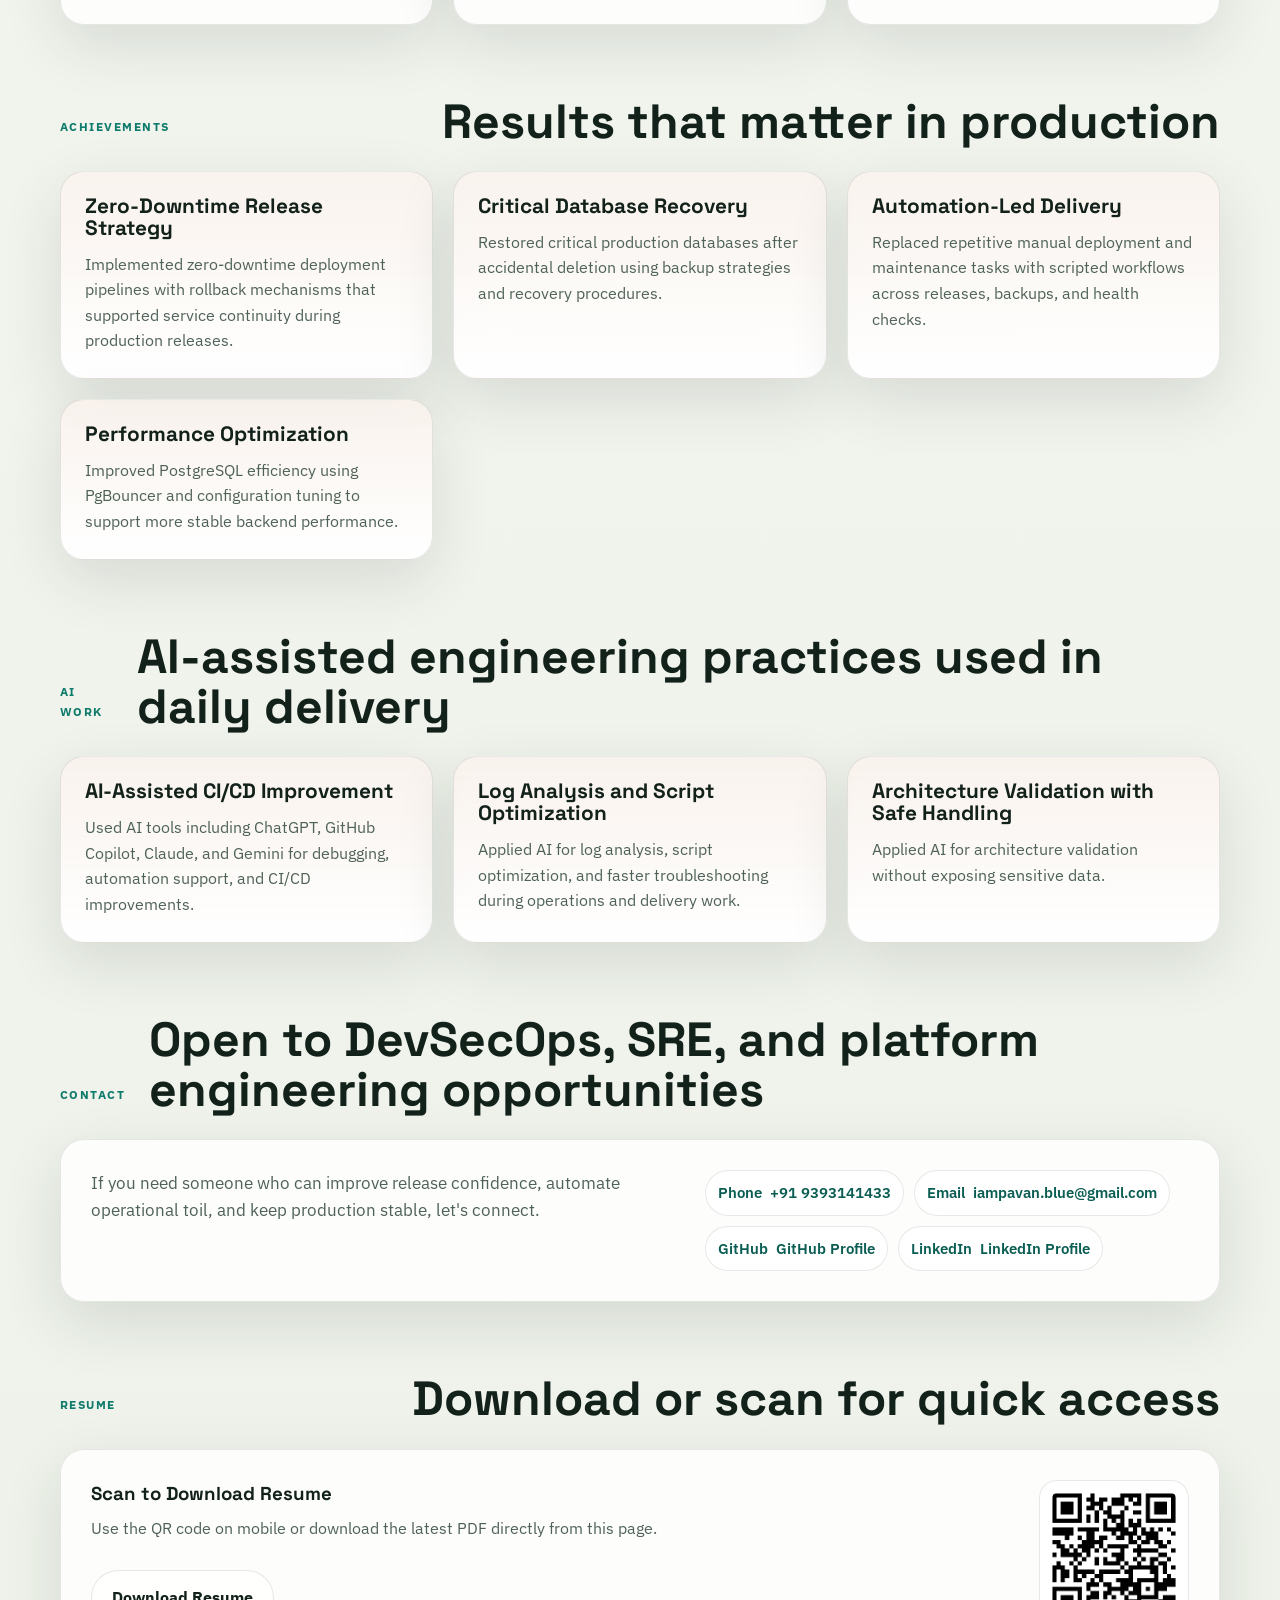
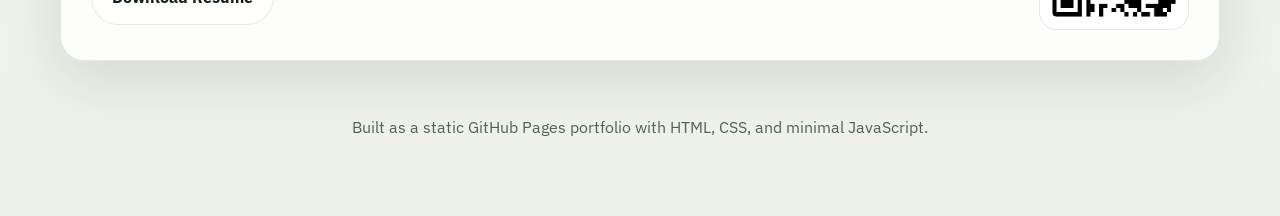
==== commit 343a02df: "Updated the resume gaps and views 06" ====
--- a/index.html
+++ b/index.html
@@ -133,7 +133,7 @@
       <section id="contact" class="section">
         <div class="section-heading">
           <p class="eyebrow">Contact</p>
-          <h2>Open to DevOps, SRE, and platform engineering opportunities</h2>
+          <h2>Open to DevSecOps, SRE, and platform engineering opportunities</h2>
         </div>
         <div class="contact-card">
           <div>
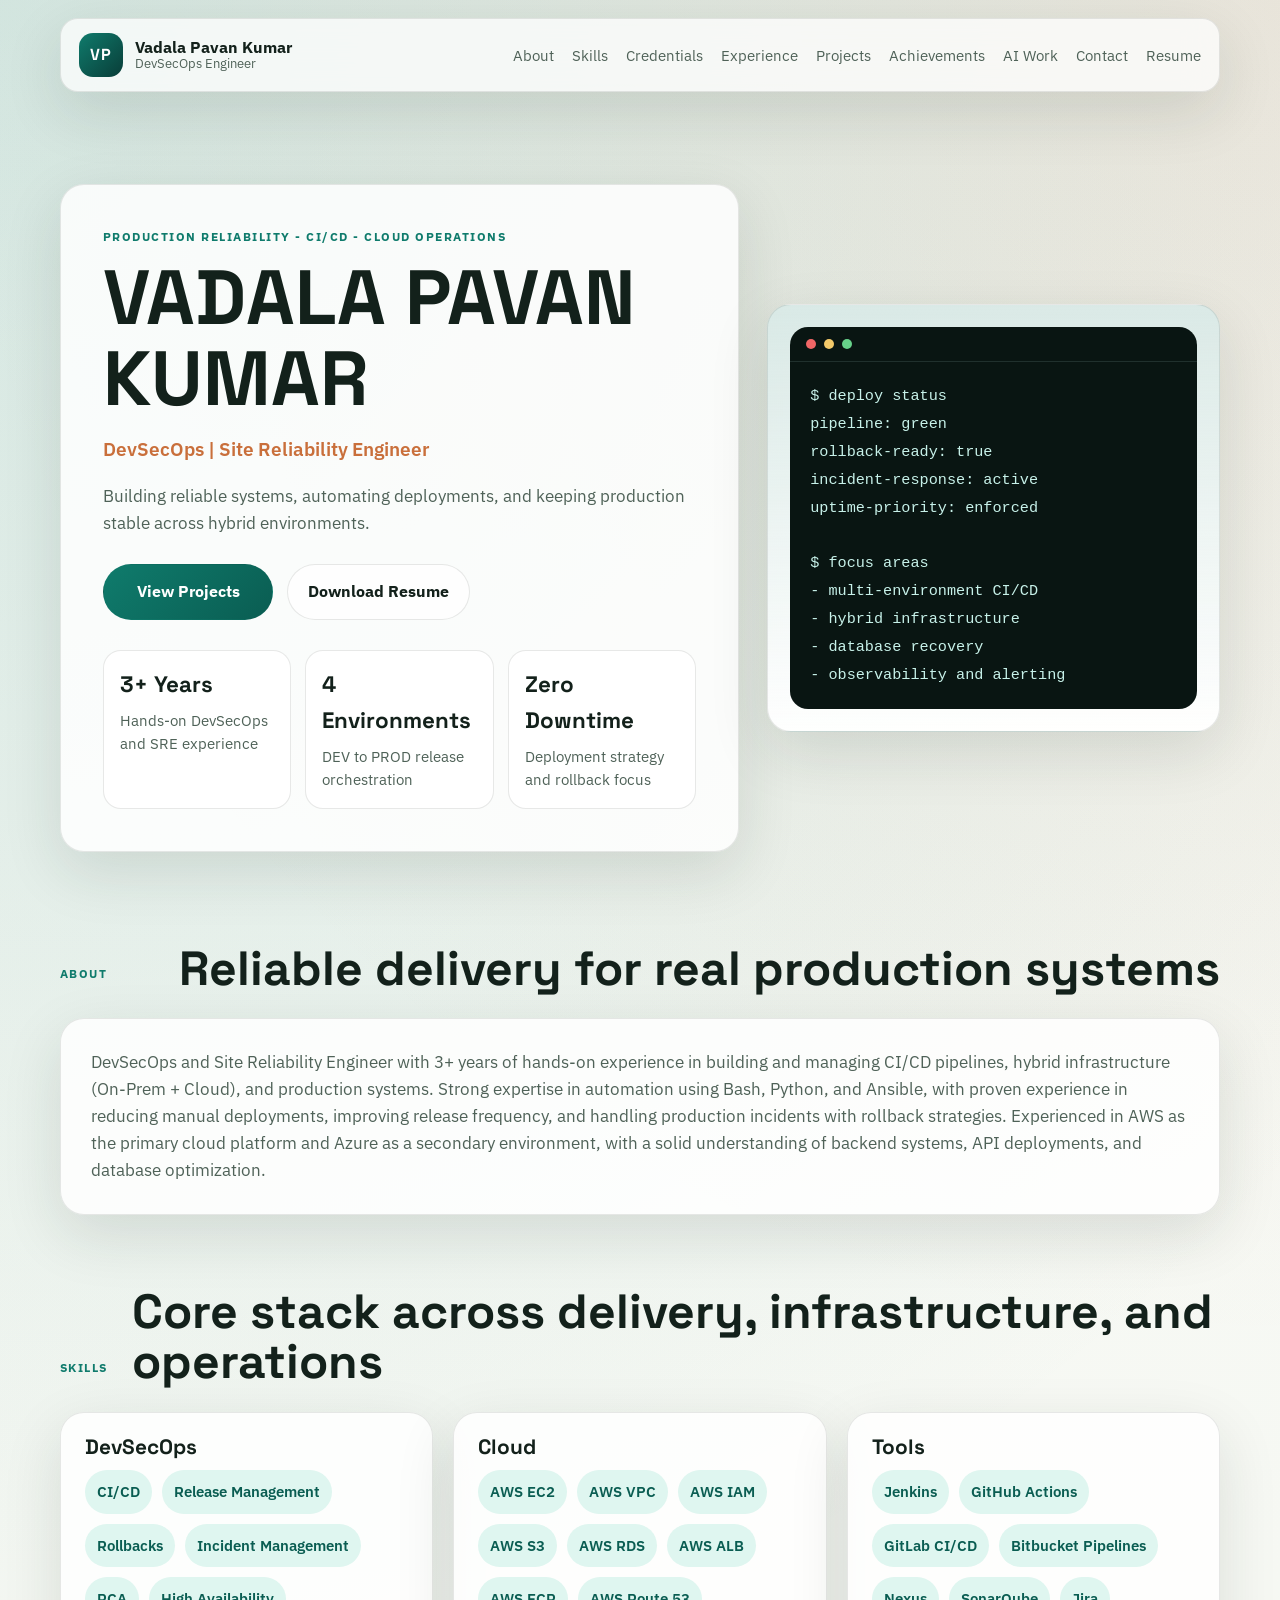
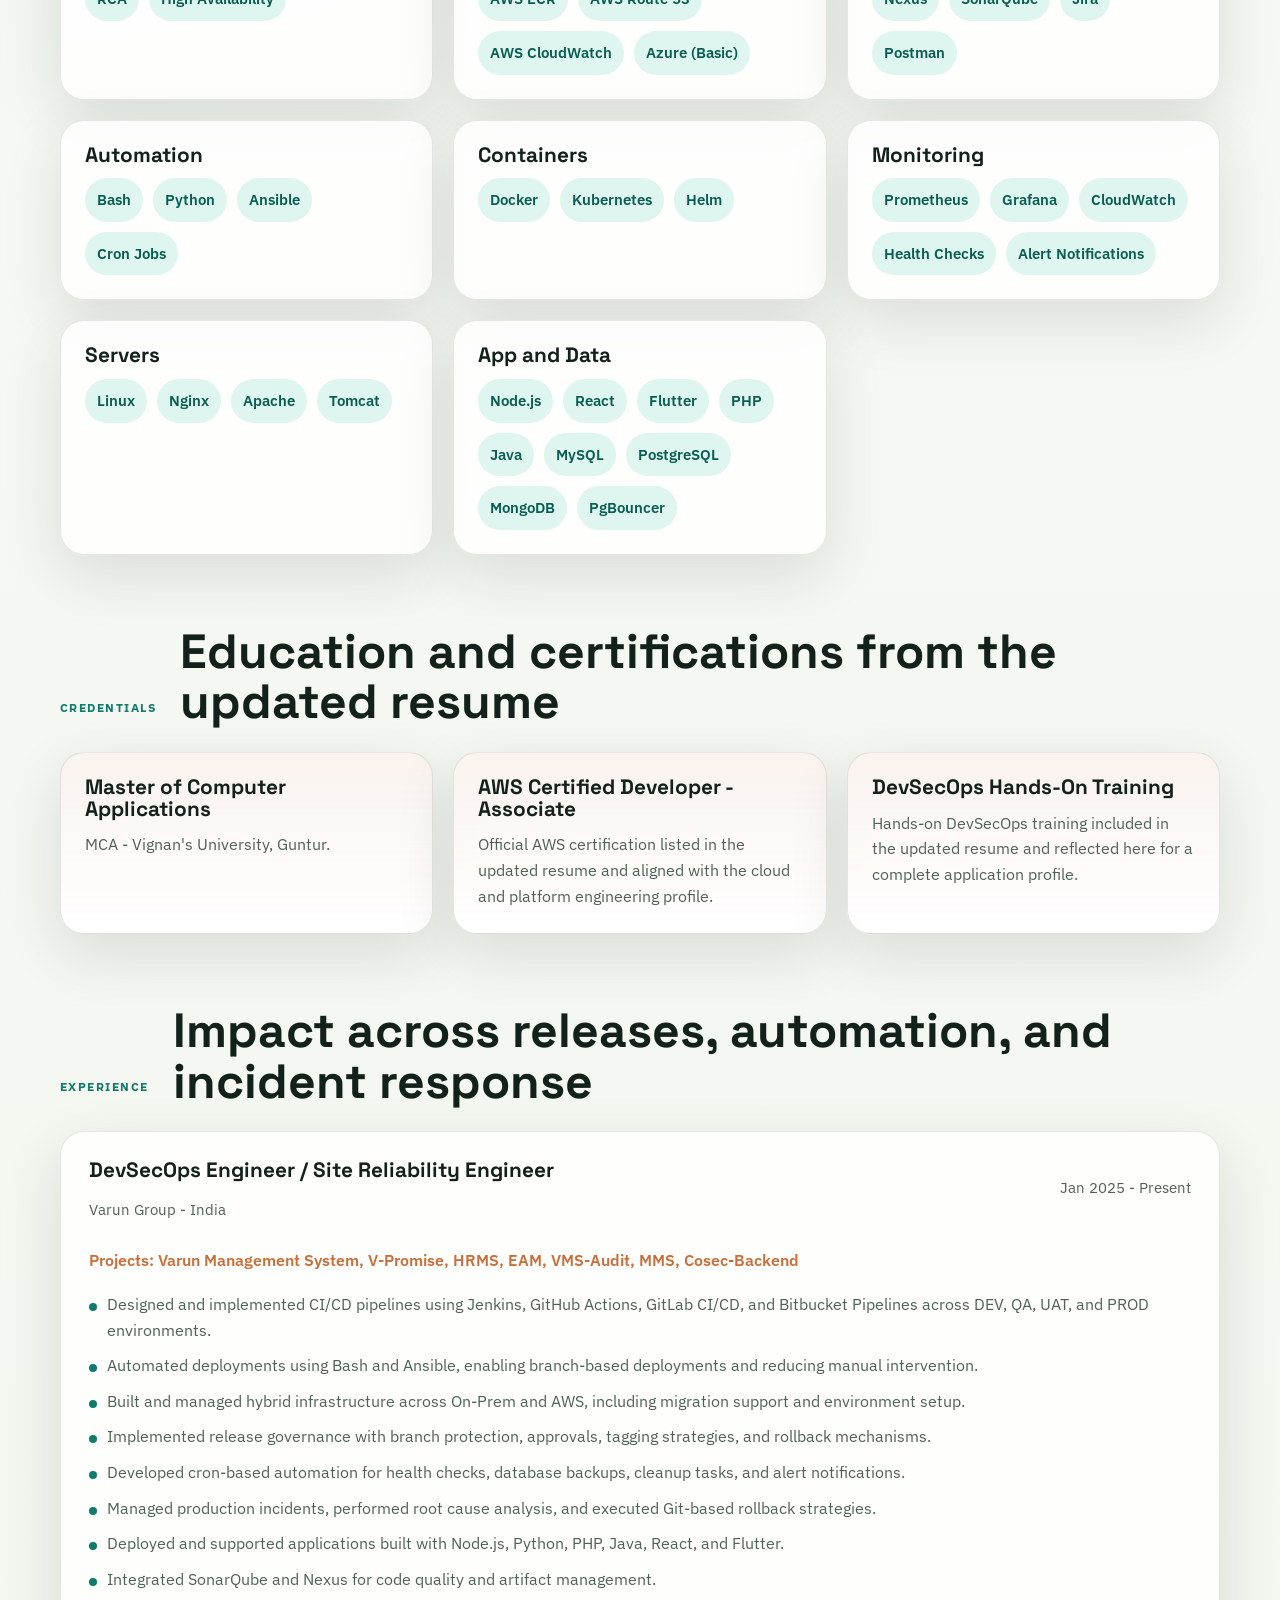
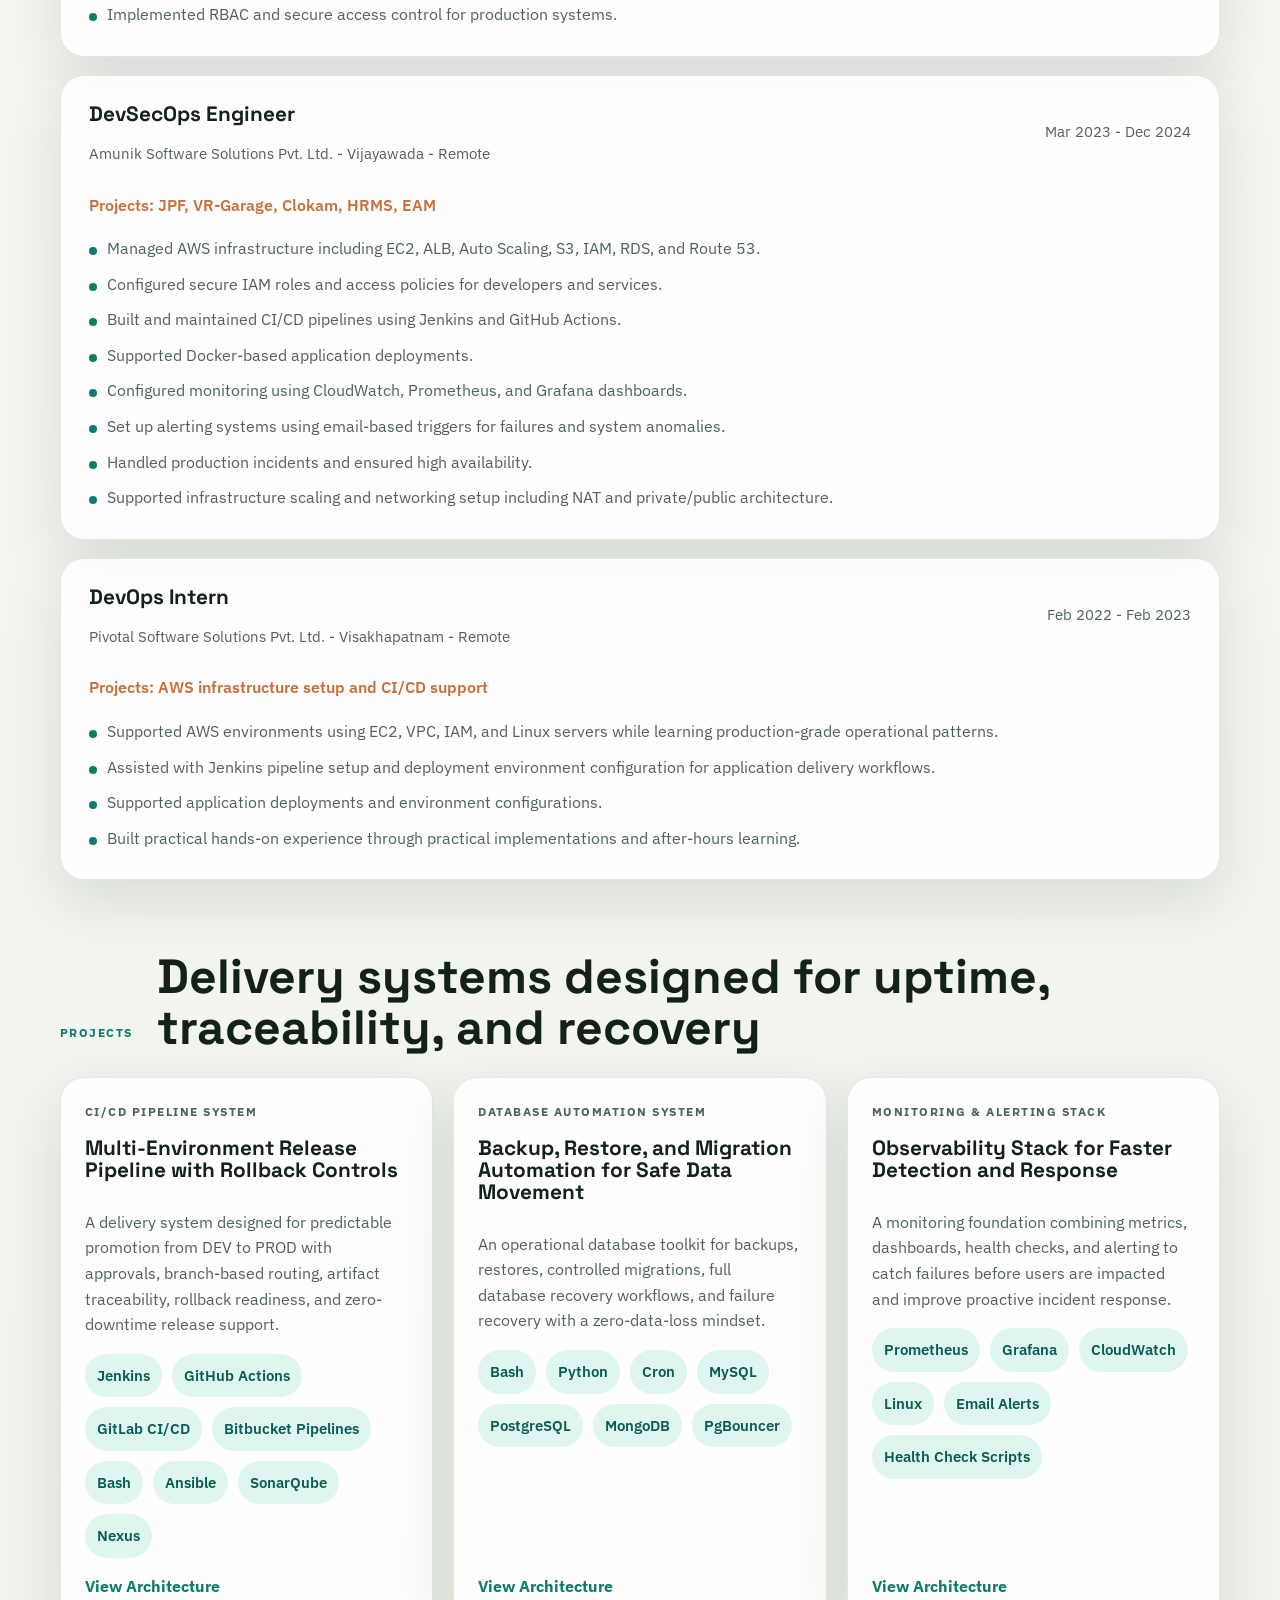
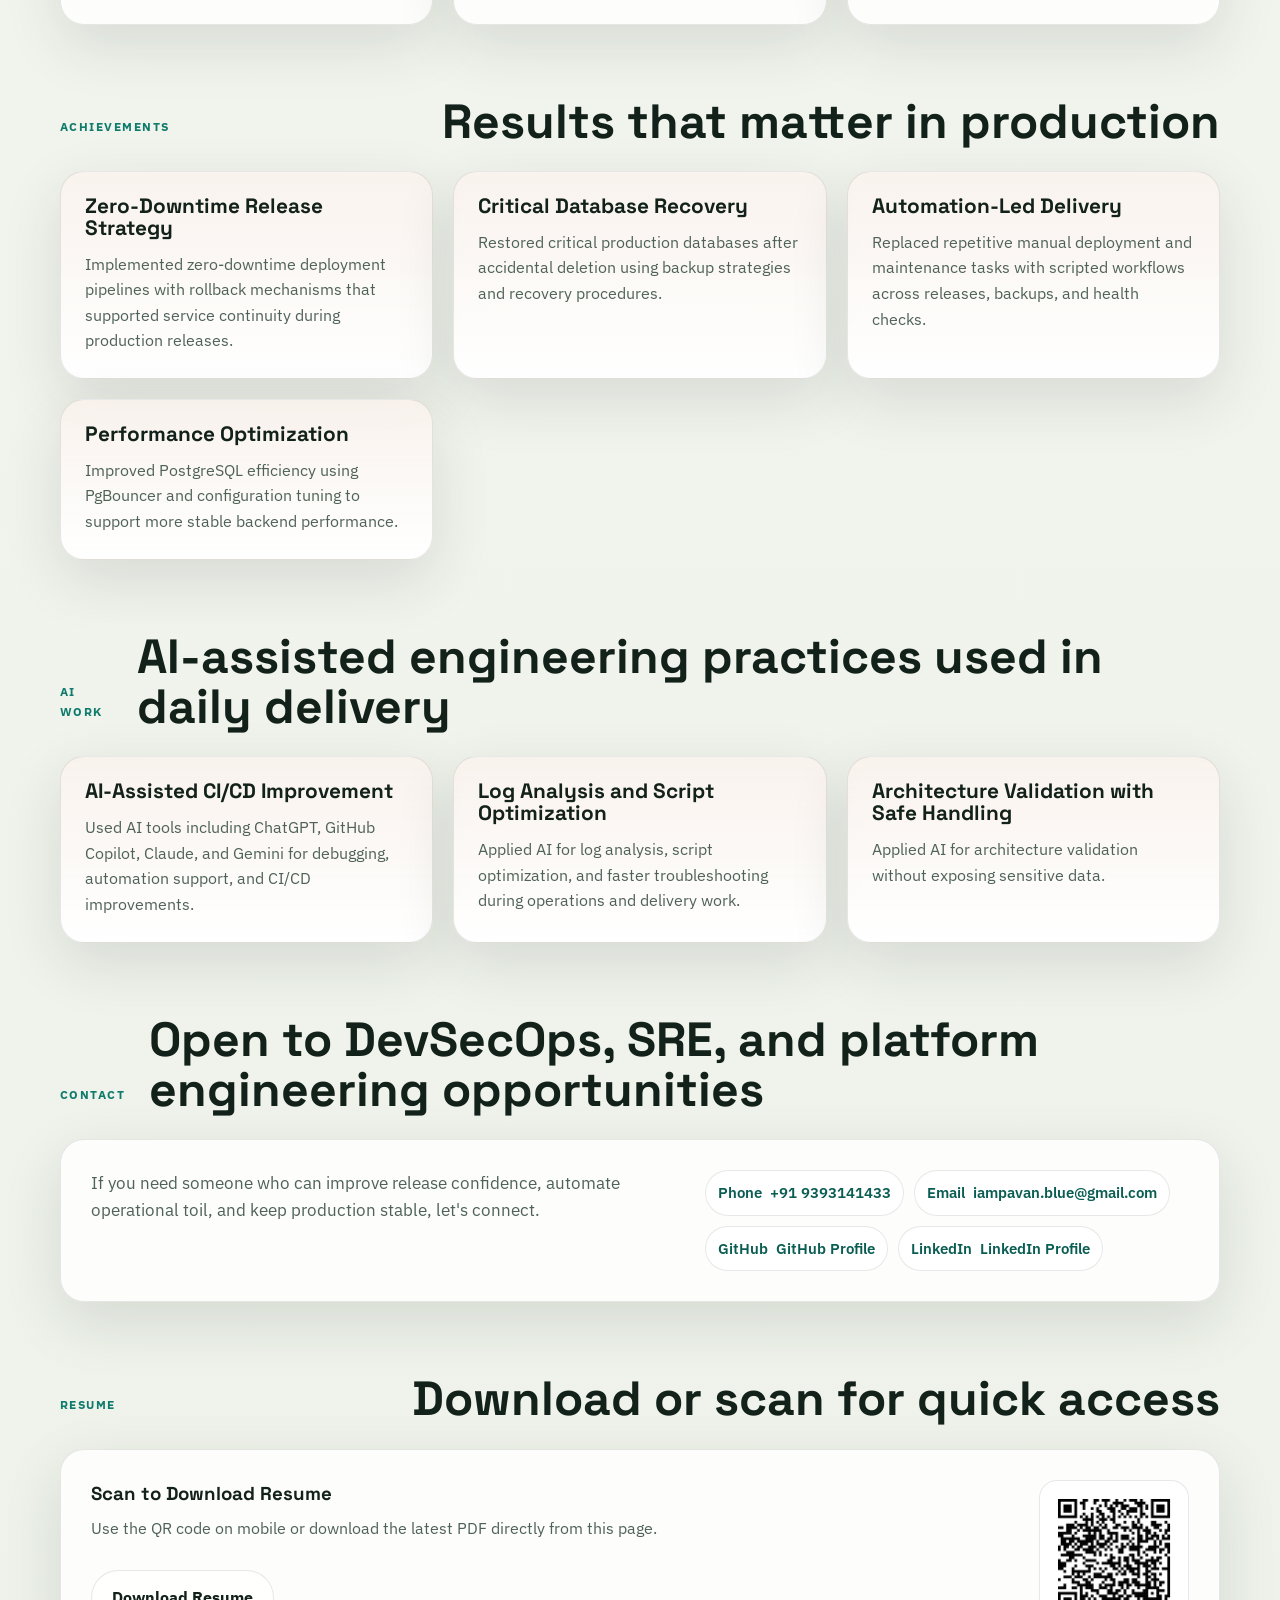
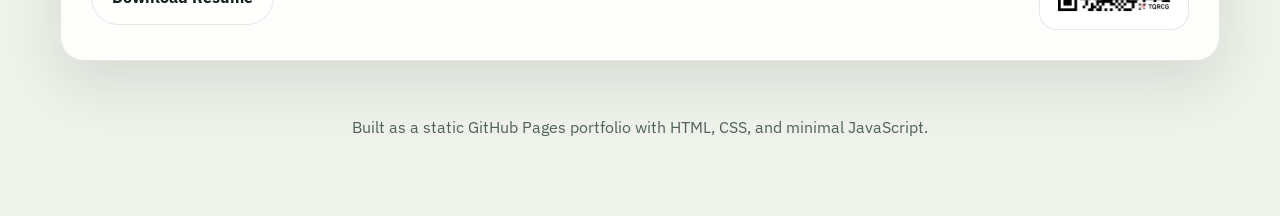
==== commit cf4a1777: ""Update resume download and QR code"" ====
--- a/index.html
+++ b/index.html
@@ -46,7 +46,7 @@
           <p class="hero-tagline" data-field="tagline">Building reliable systems, automating everything, and ensuring zero-downtime deployments.</p>
           <div class="hero-actions">
             <a class="button primary" href="#projects">View Projects</a>
-            <a href="resume-20260420.pdf" download class="btn">Download Resume</a>
+            <a href="resume-20260610.pdf" download class="btn">Download Resume</a>
           </div>
           <dl class="hero-stats" id="hero-stats"></dl>
         </div>
@@ -153,10 +153,10 @@
             <h3>Scan to Download Resume</h3>
             <p class="resume-copy">Use the QR code on mobile or download the latest PDF directly from this page.</p>
             <div class="hero-actions">
-              <a href="resume-20260420.pdf" download class="btn">Download Resume</a>
+              <a href="resume-20260610.pdf" download class="btn">Download Resume</a>
             </div>
           </div>
-          <img src="assets/images/resume_qr.png" width="150" height="150" alt="QR code for downloading the resume">
+          <img src="assets/images/resume_qr_20260610.png" width="150" height="150" alt="QR code for downloading the resume">
         </div>
       </section>
     </main>
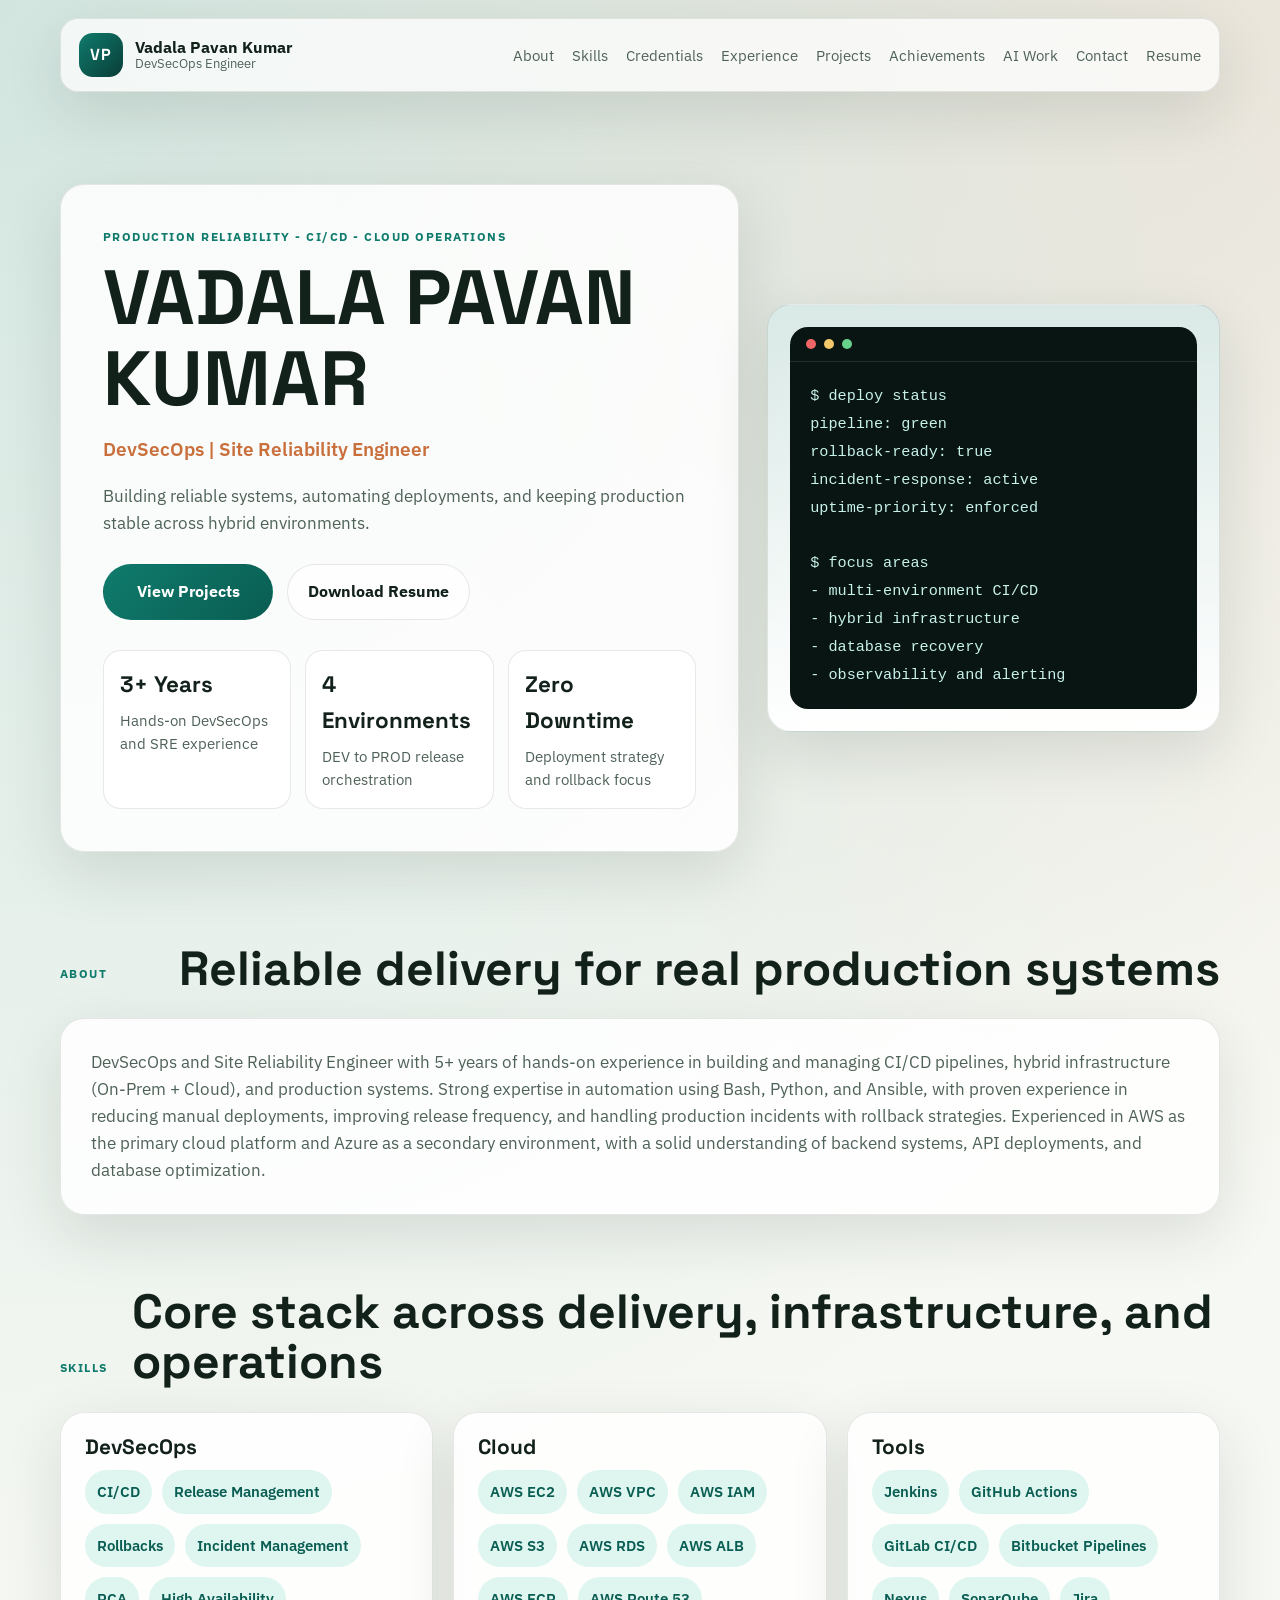
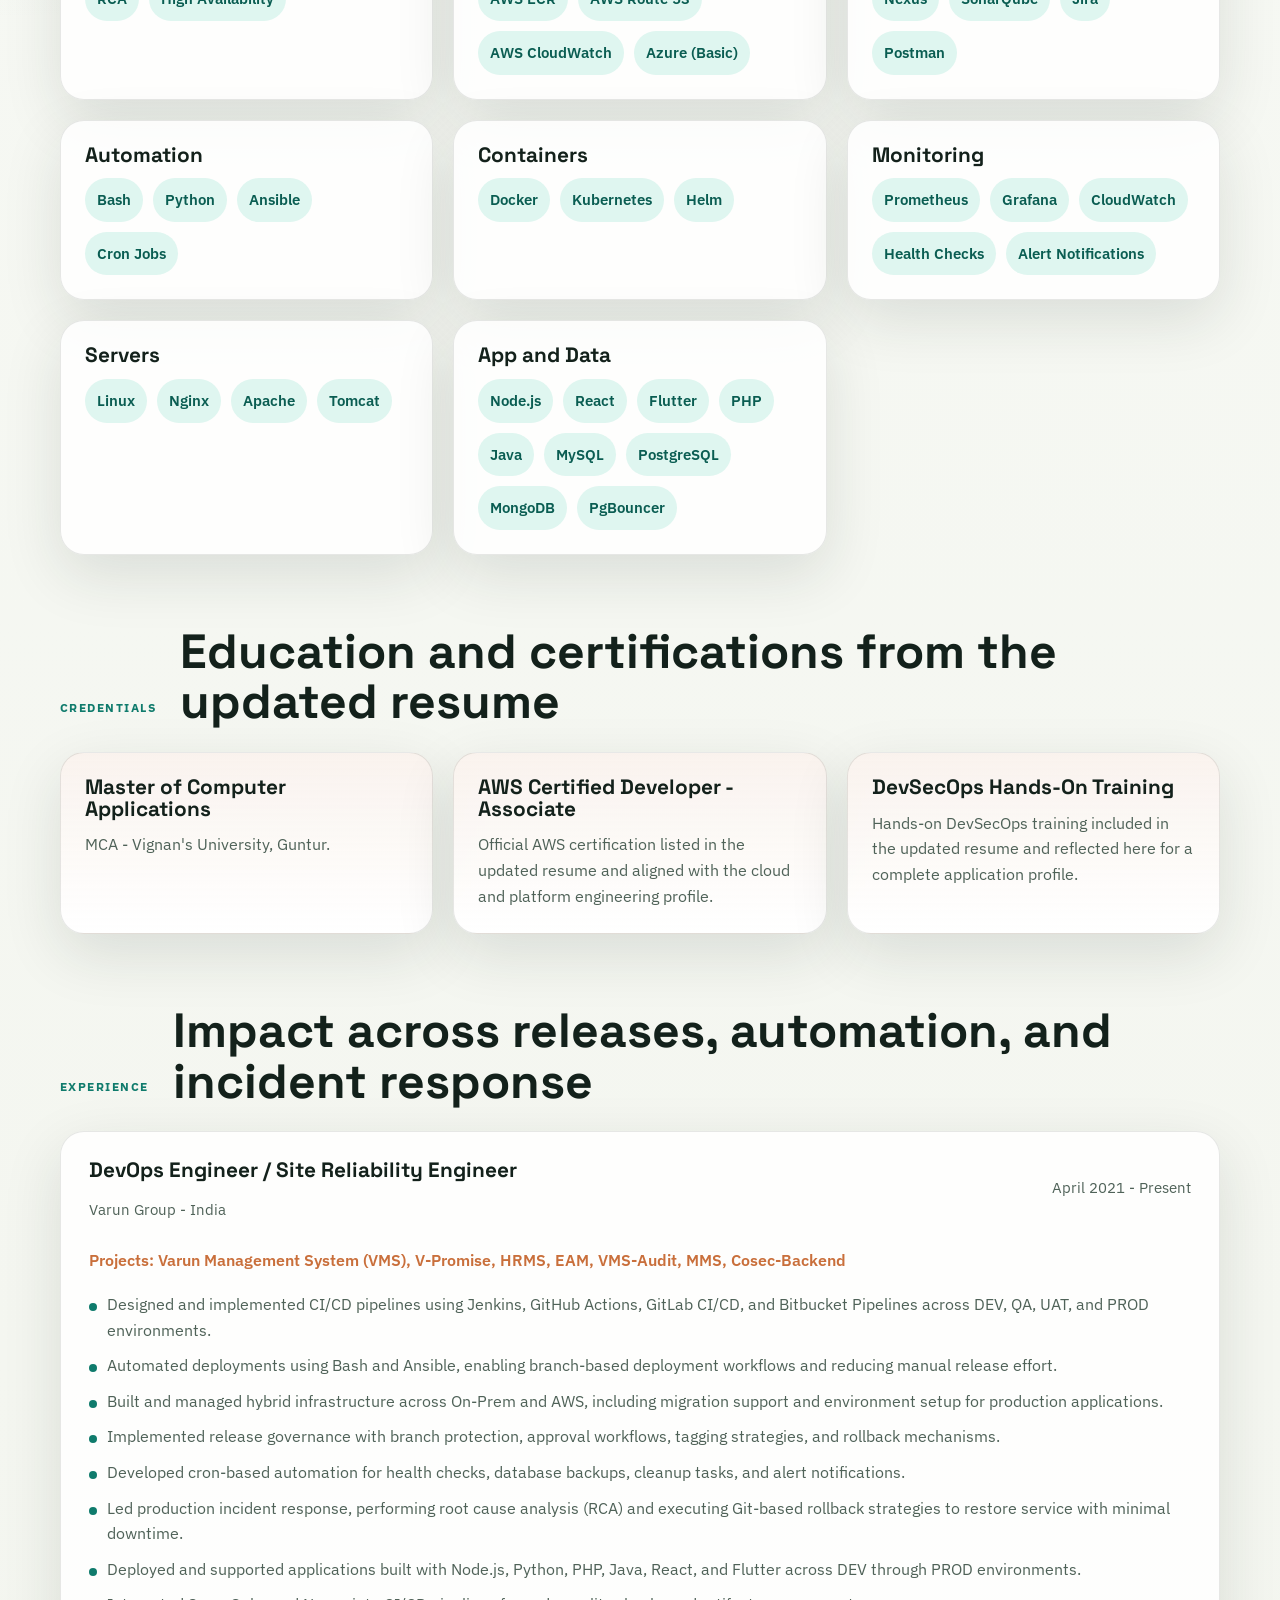
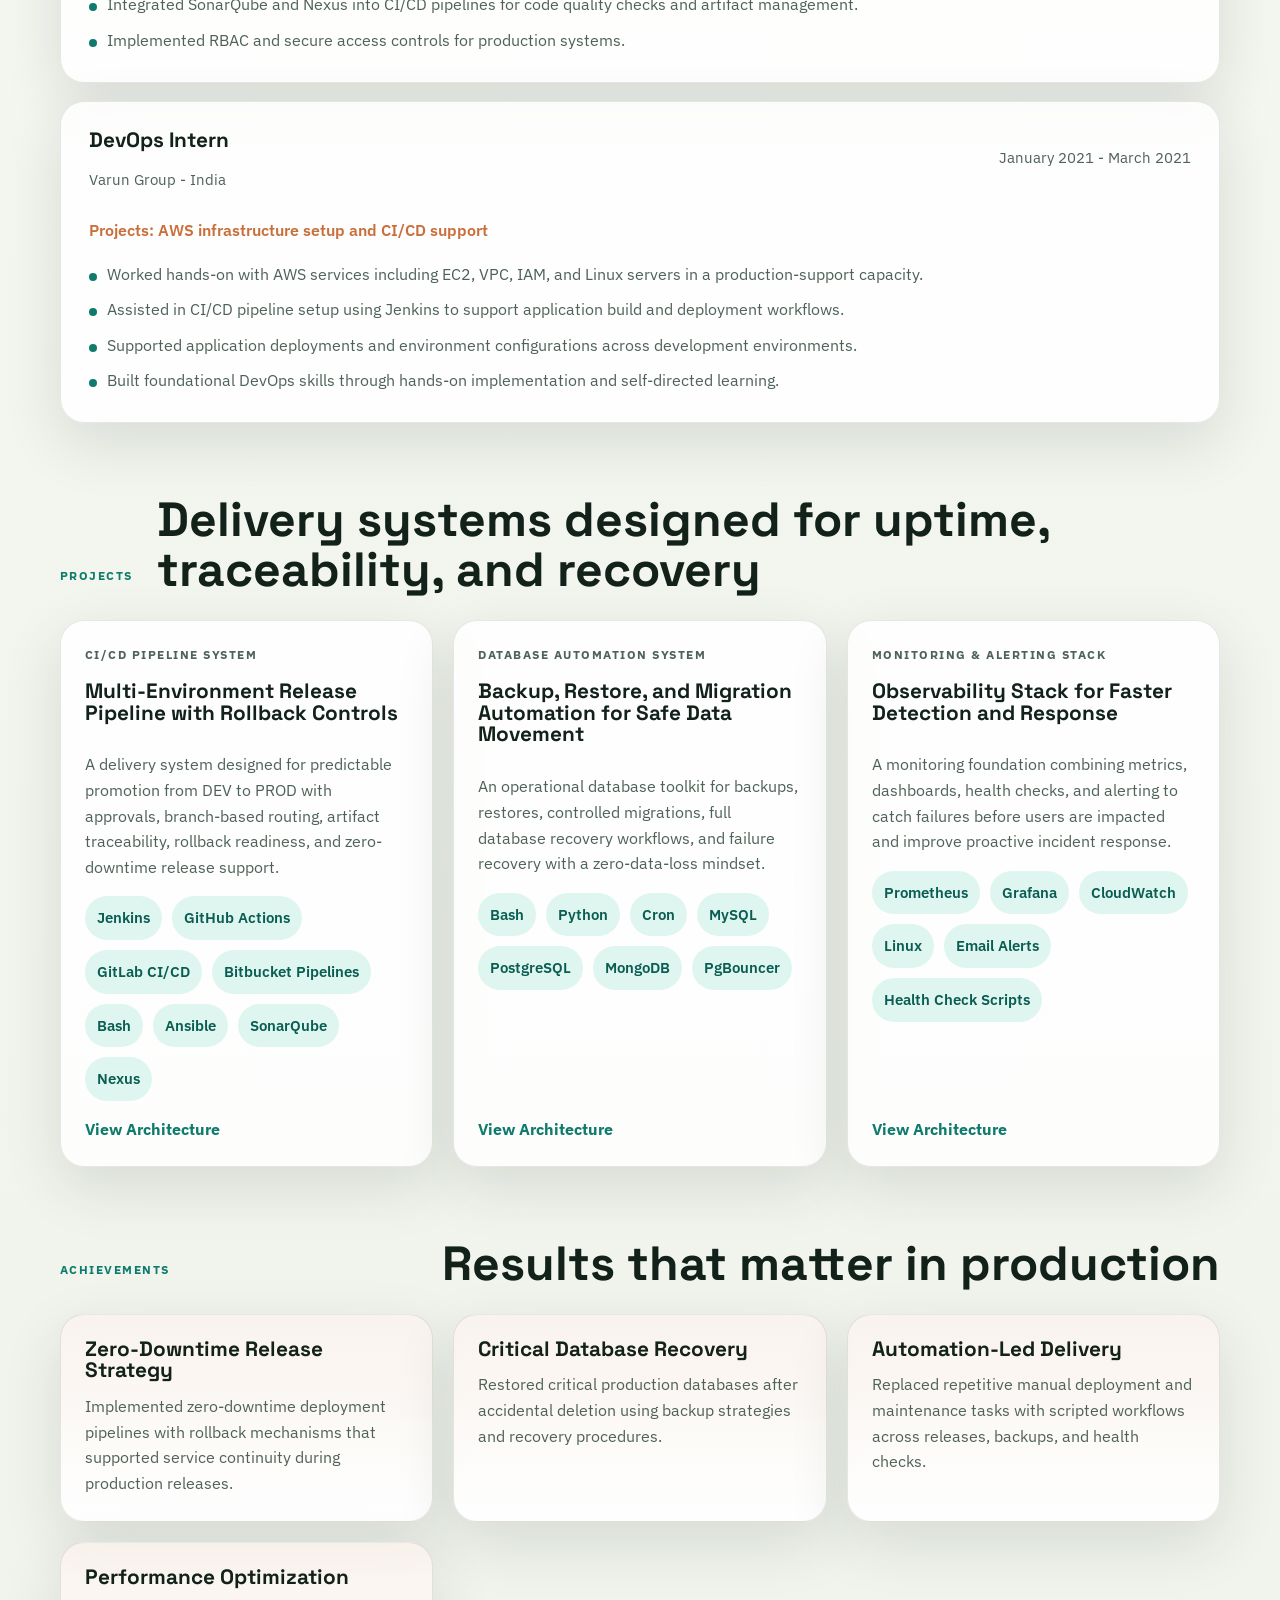
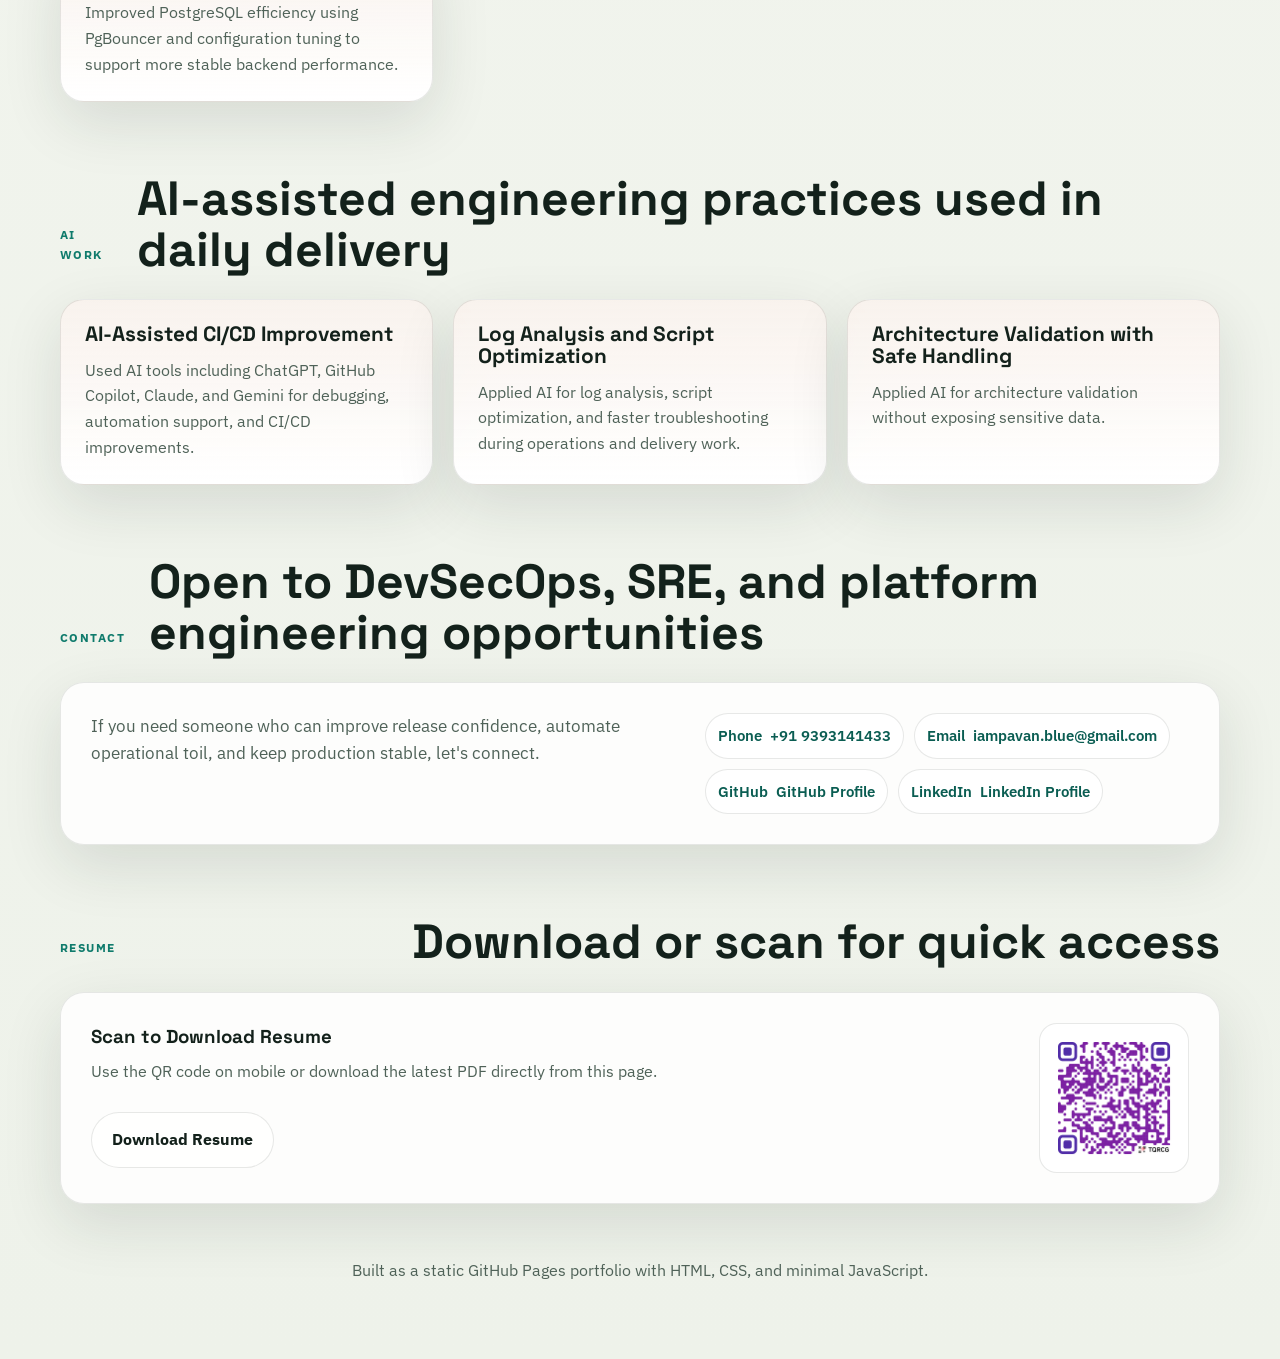
==== commit 88016809: "Updated the resume info" ====
--- a/index.html
+++ b/index.html
@@ -46,7 +46,7 @@
           <p class="hero-tagline" data-field="tagline">Building reliable systems, automating everything, and ensuring zero-downtime deployments.</p>
           <div class="hero-actions">
             <a class="button primary" href="#projects">View Projects</a>
-            <a href="resume-20260610.pdf" download class="btn">Download Resume</a>
+            <a href="Pavan_Kumar_DevSecOps_SRE_Resume.pdf" download class="btn">Download Resume</a>
           </div>
           <dl class="hero-stats" id="hero-stats"></dl>
         </div>
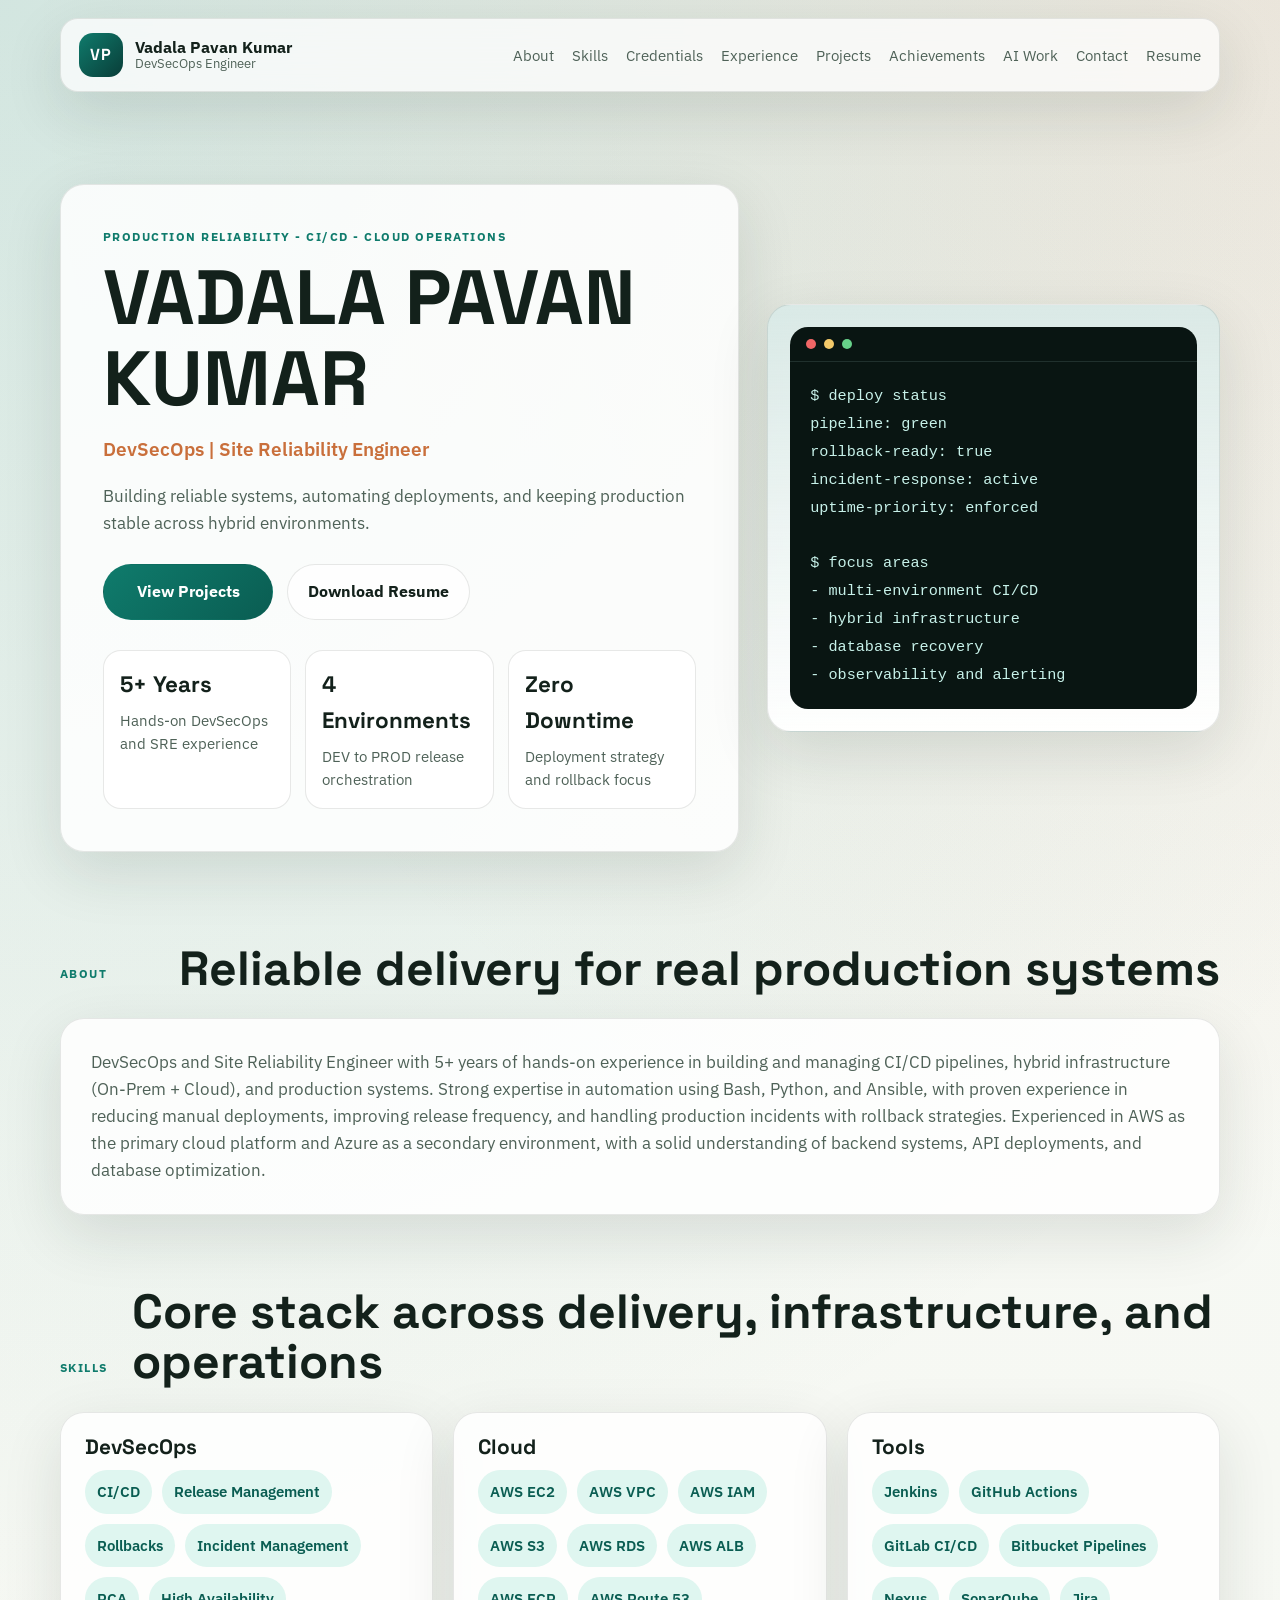
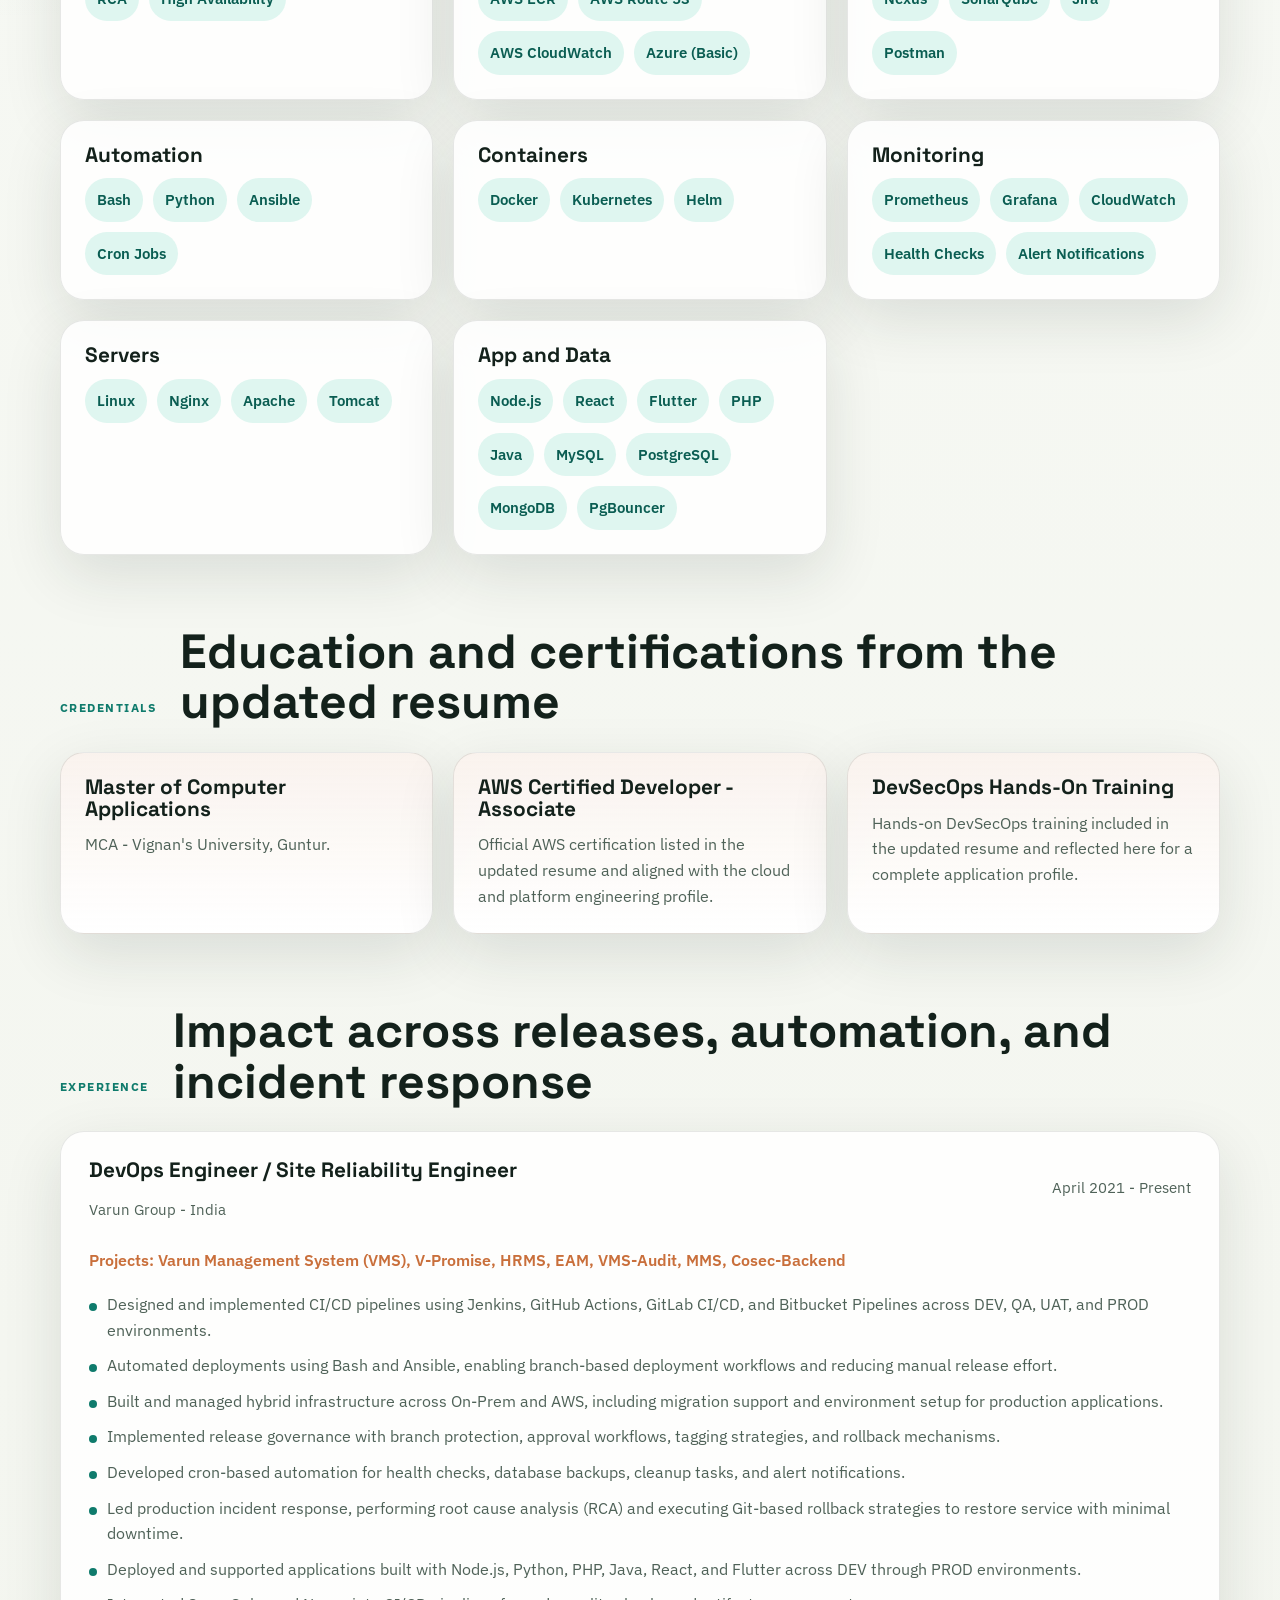
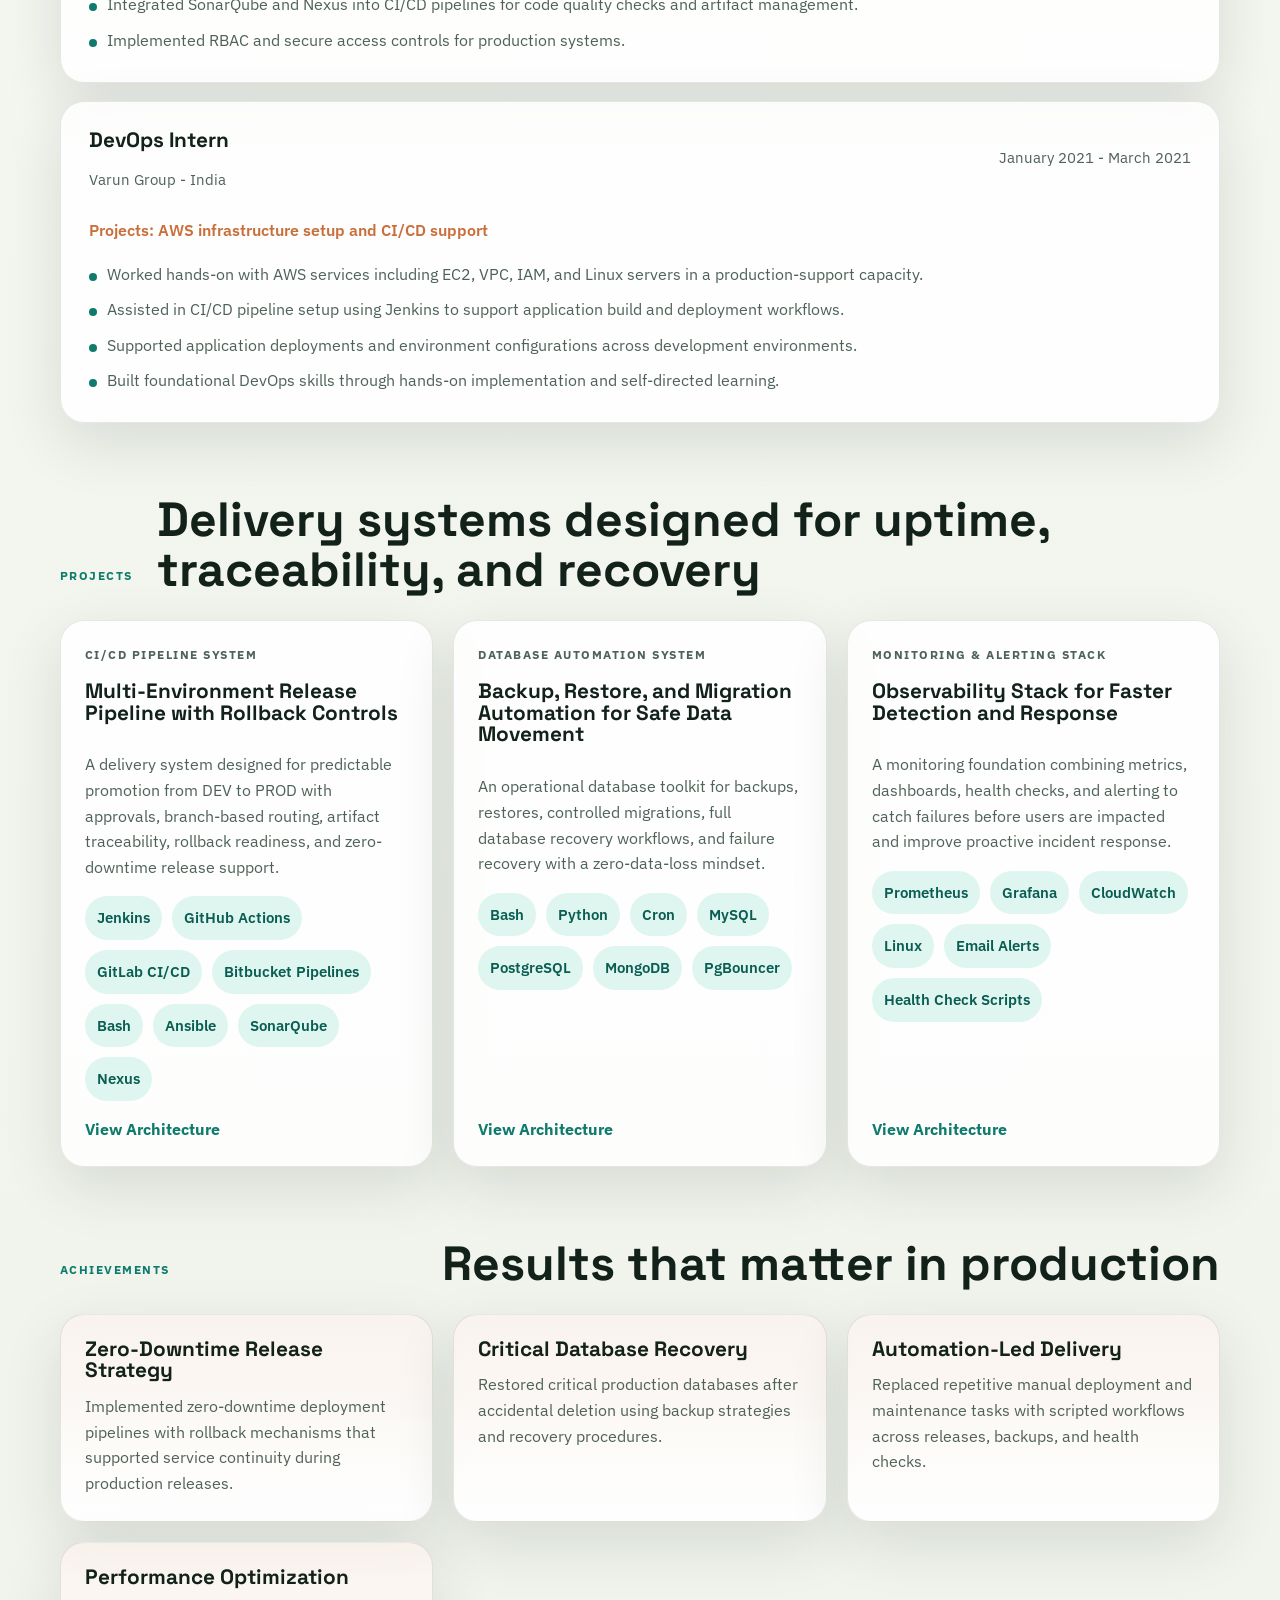
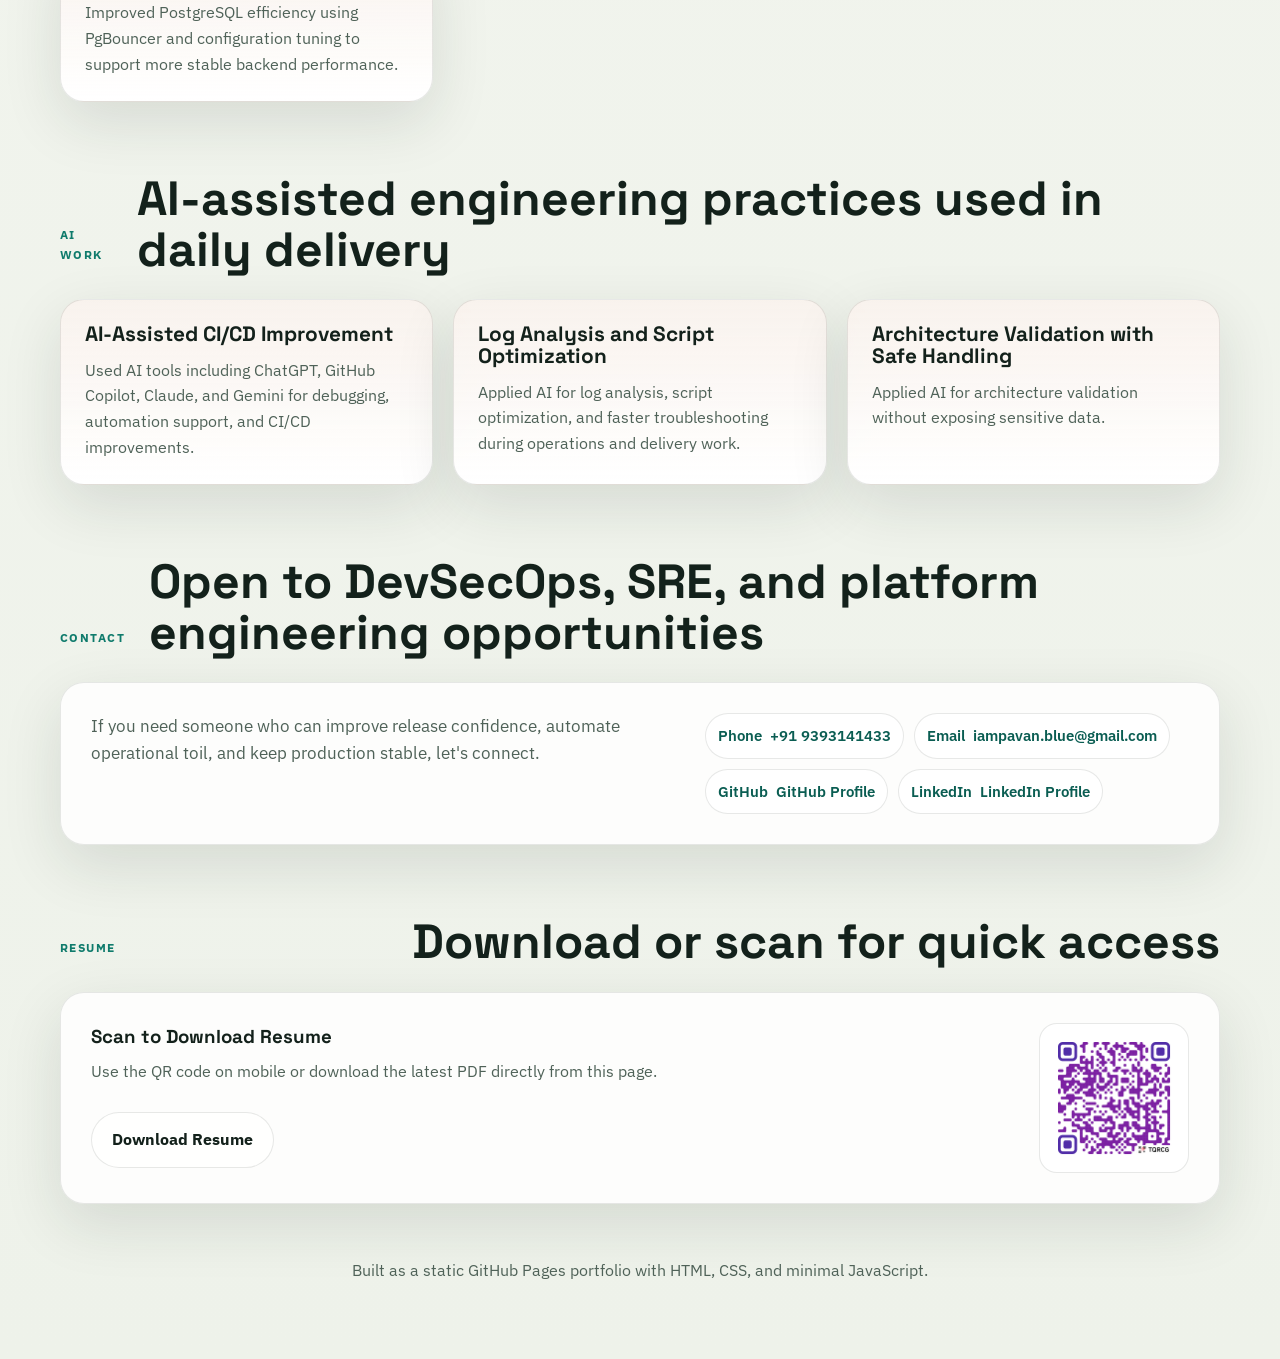
==== commit d7a46b0a: "Updated the resume info 2nd time" ====
--- a/index.html
+++ b/index.html
@@ -153,7 +153,7 @@
             <h3>Scan to Download Resume</h3>
             <p class="resume-copy">Use the QR code on mobile or download the latest PDF directly from this page.</p>
             <div class="hero-actions">
-              <a href="resume-20260610.pdf" download class="btn">Download Resume</a>
+              <a href="Pavan_Kumar_DevSecOps_SRE_Resume.pdf" download class="btn">Download Resume</a>
             </div>
           </div>
           <img src="assets/images/resume_qr_20260610.png" width="150" height="150" alt="QR code for downloading the resume">
